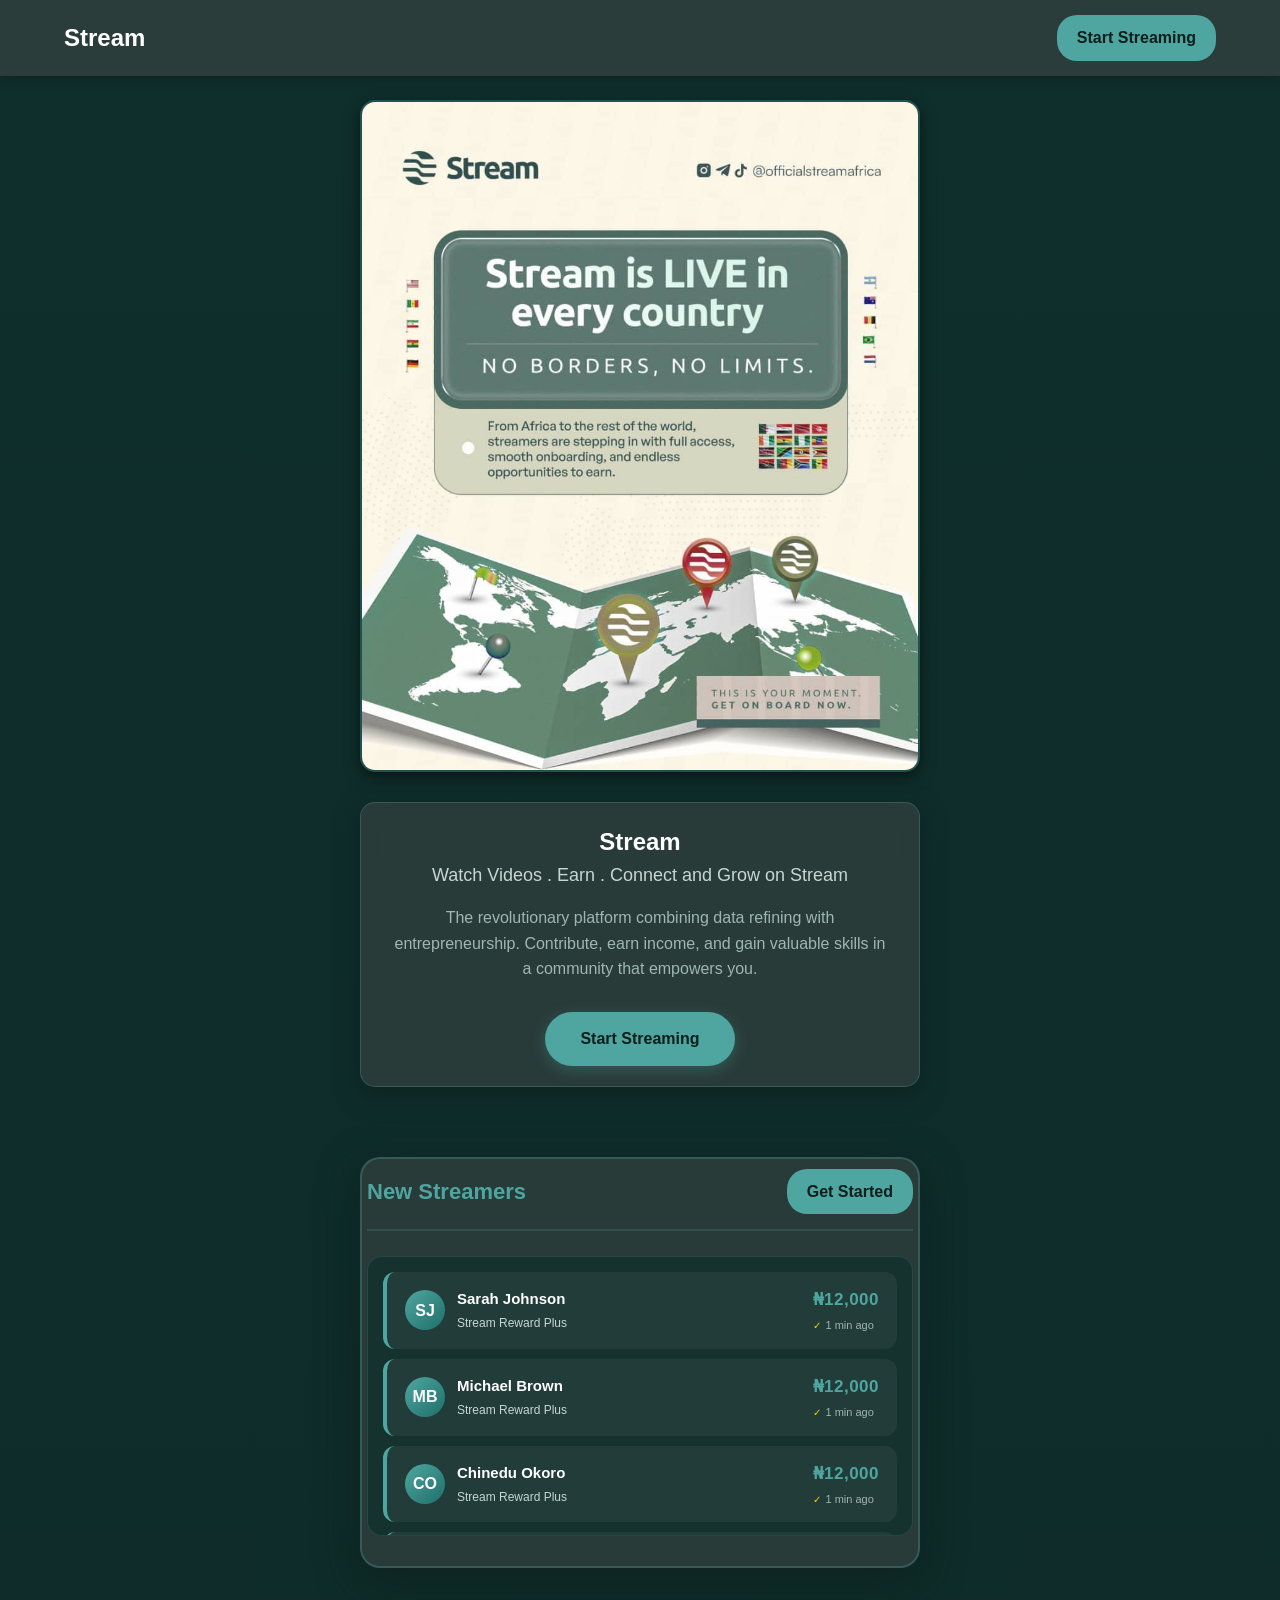
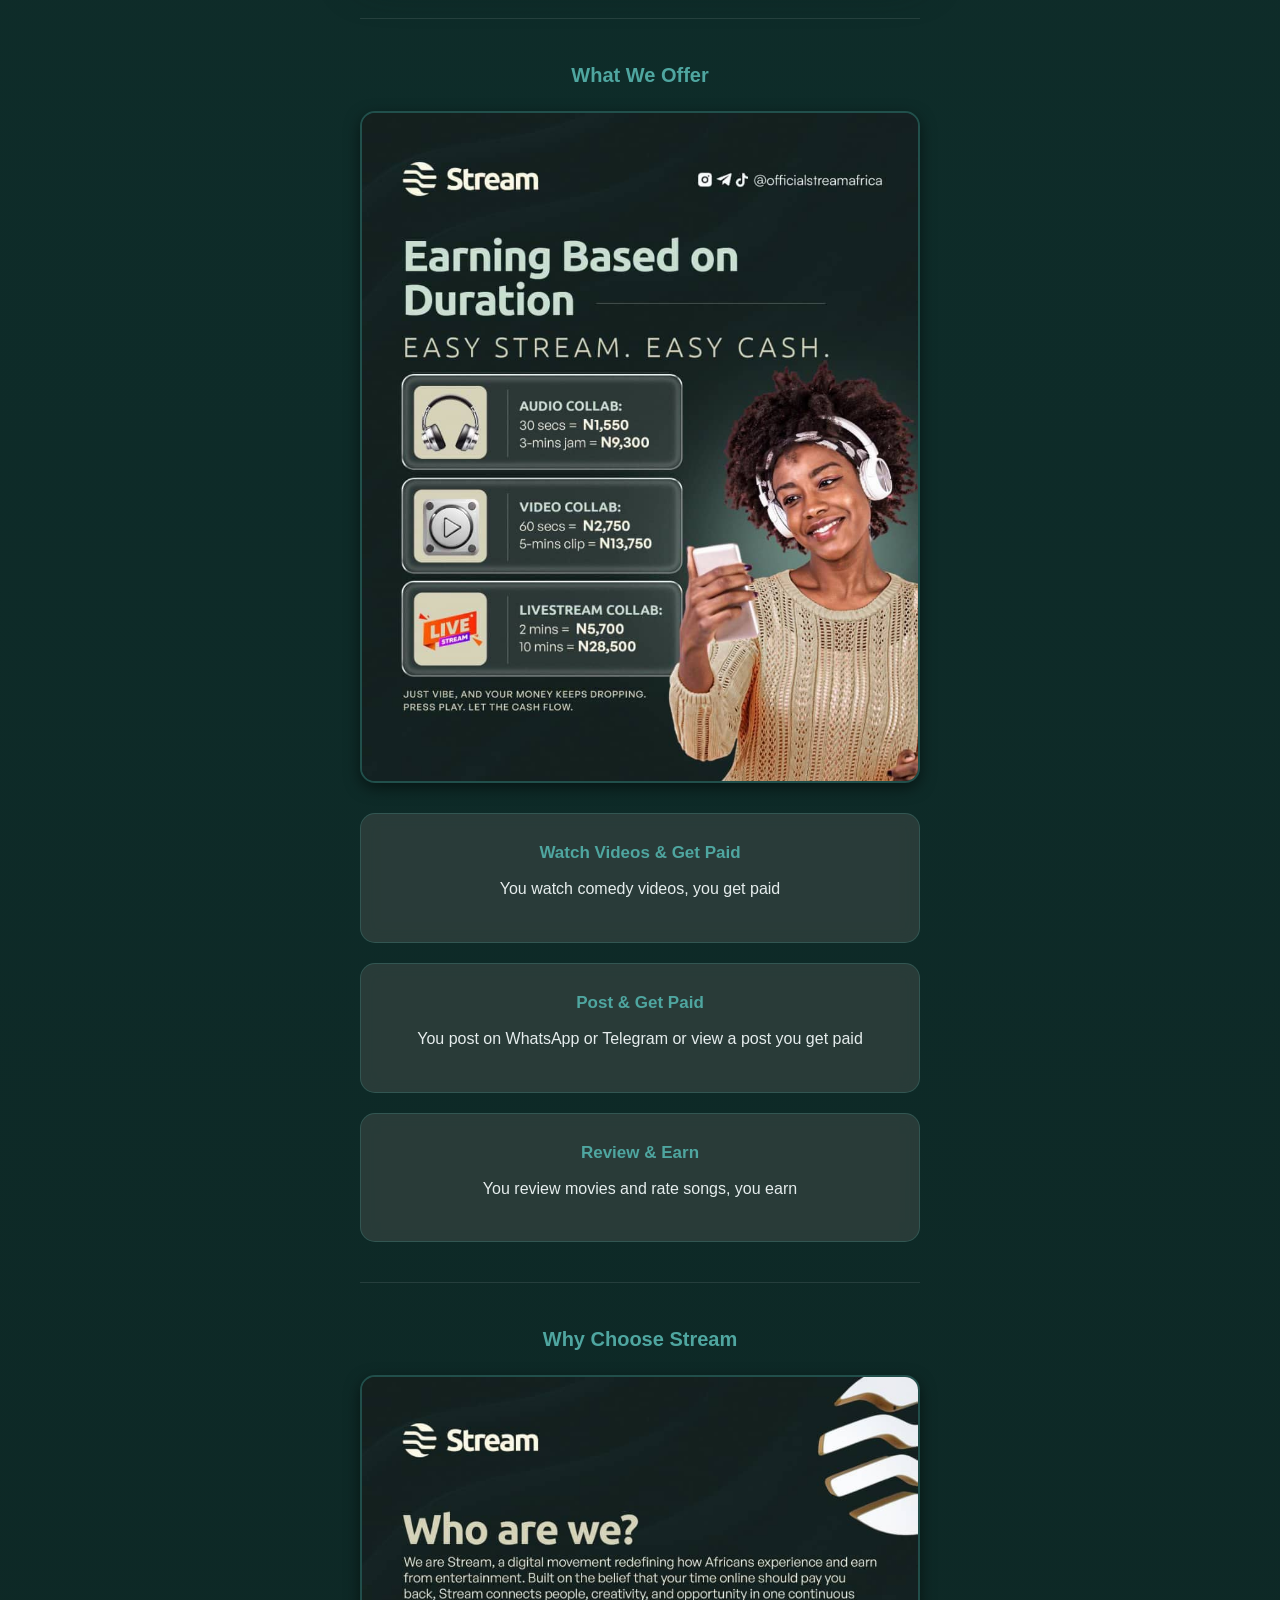
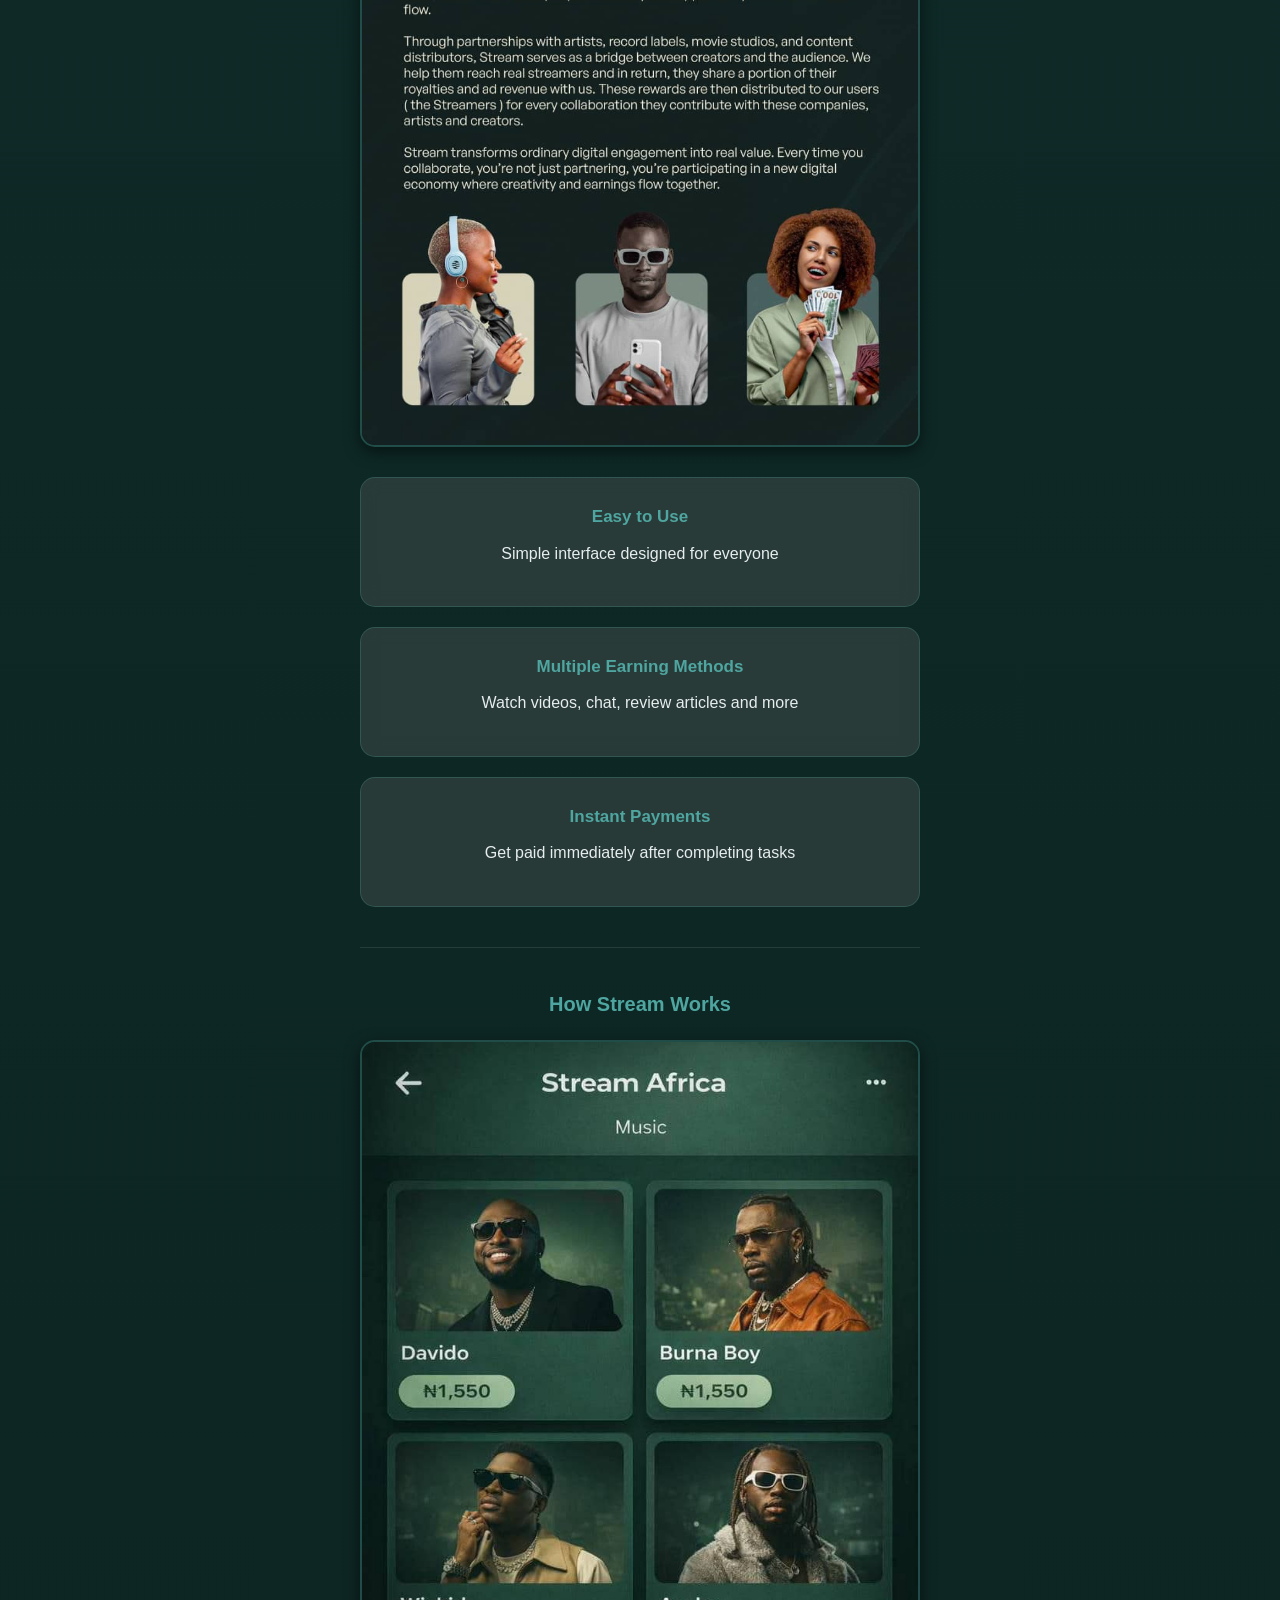
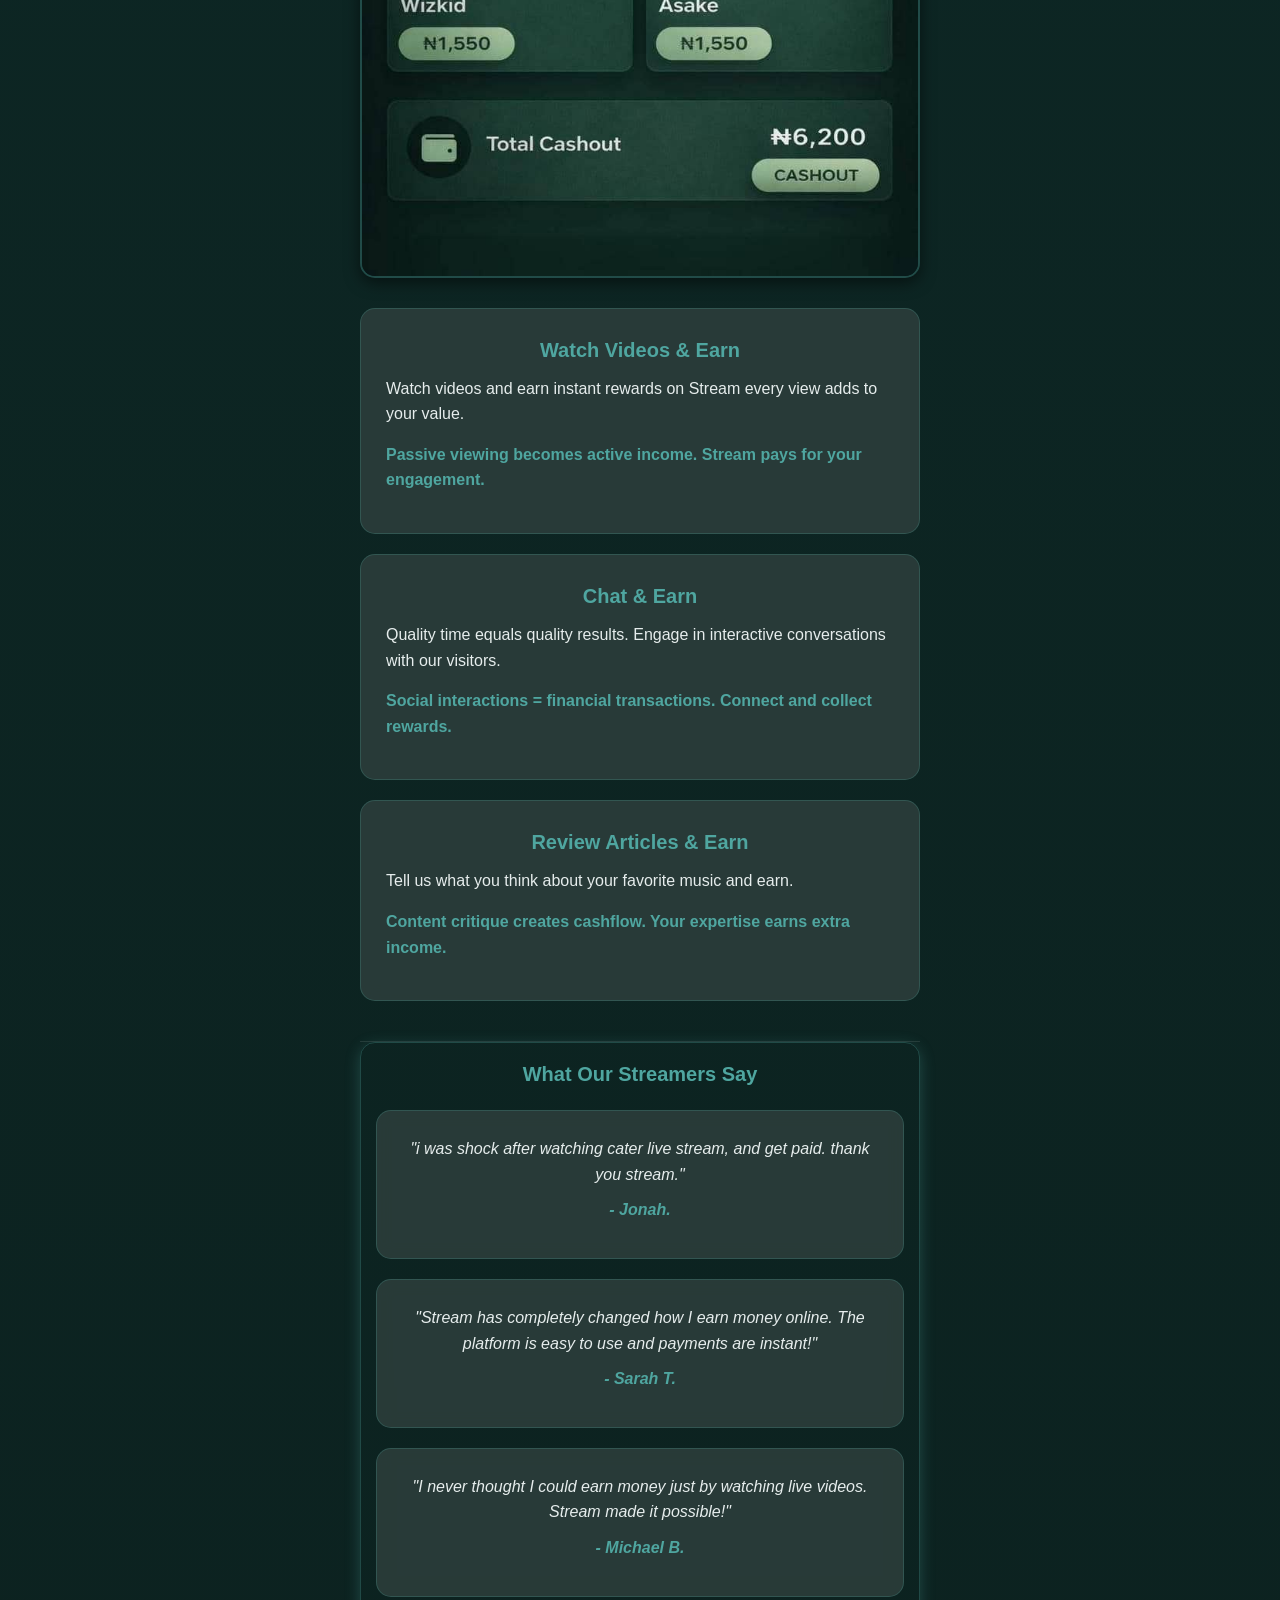
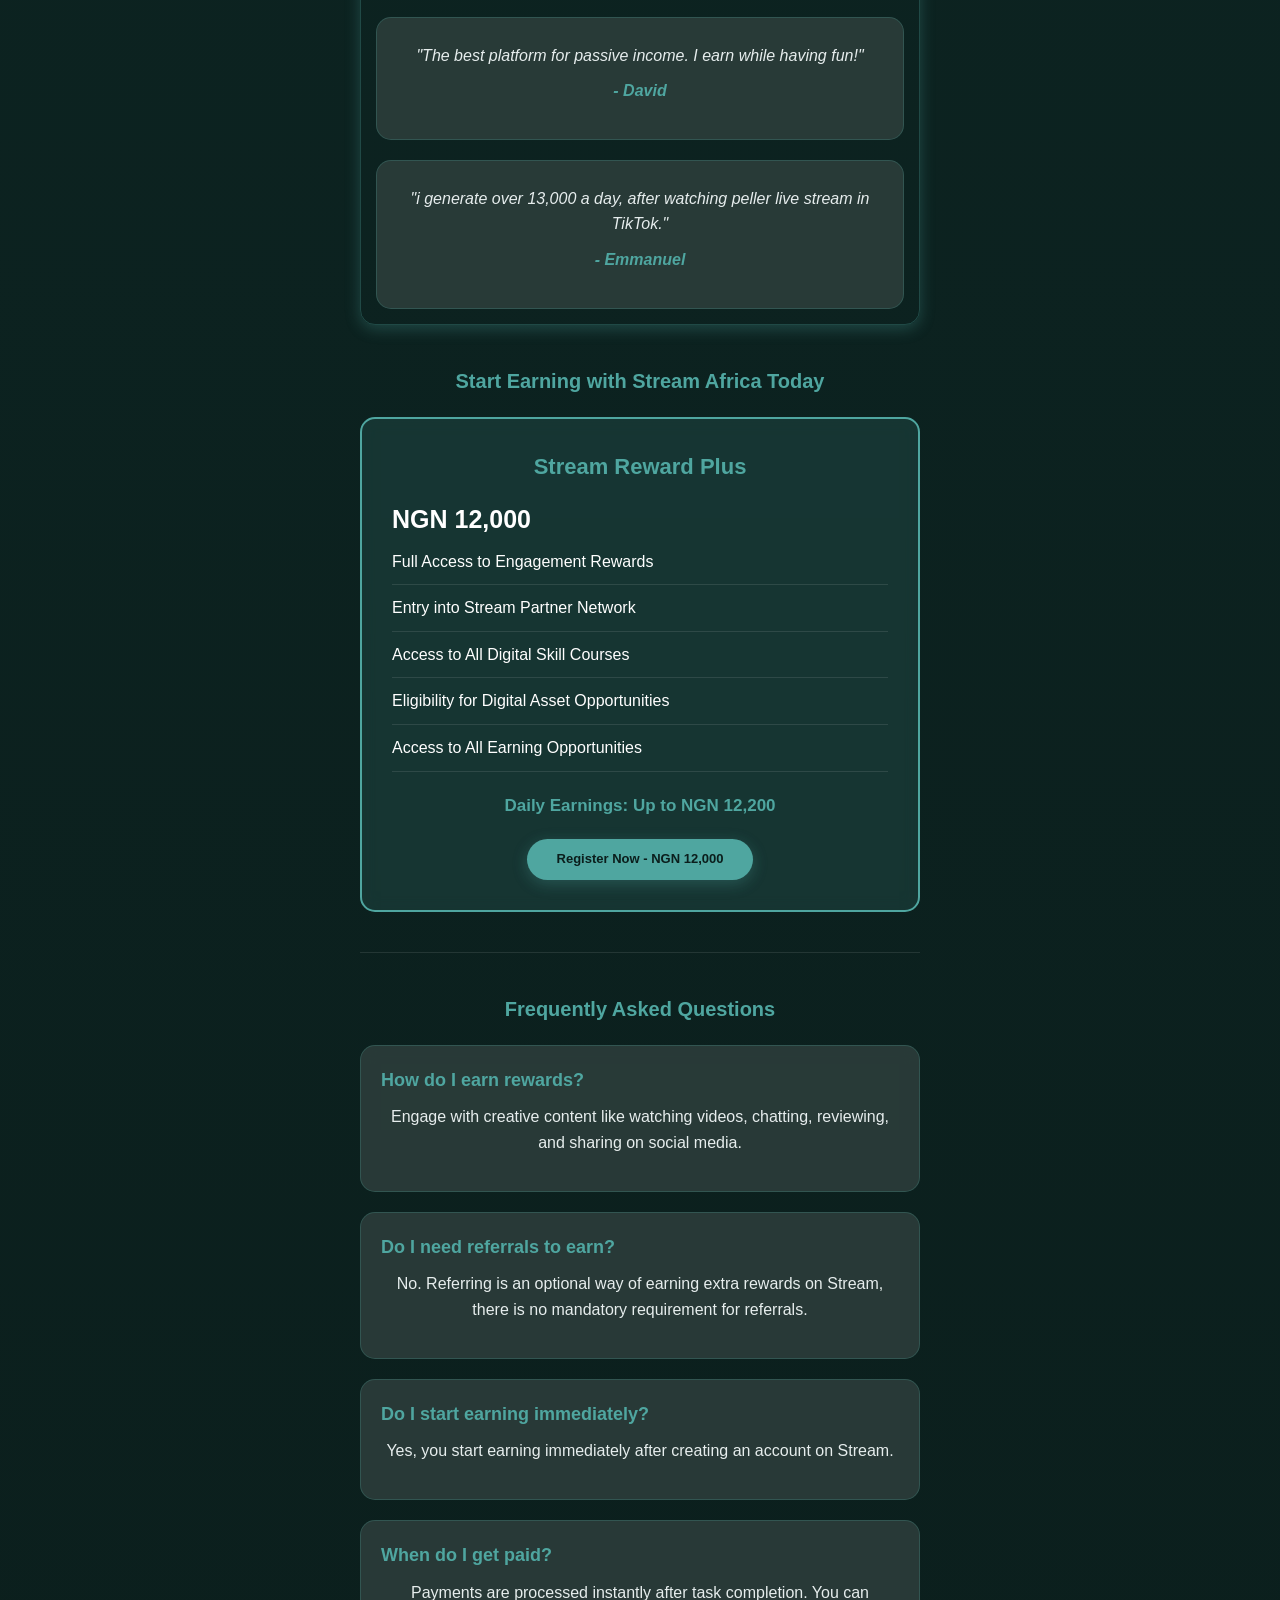
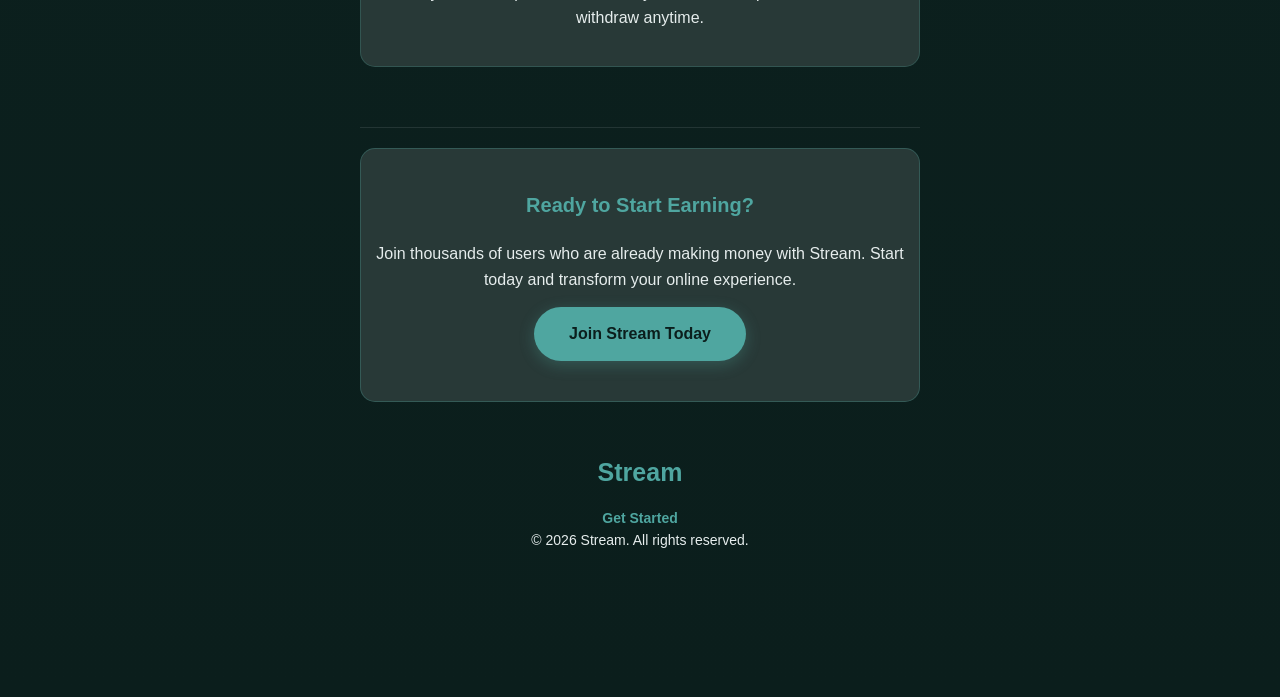
==== index.html @ bdbd80b9 "Initial commit via Netlify" ====
<!DOCTYPE html>
<html lang="en">

<head>
    <meta charset="UTF-8">
    <link rel="shortcut icon" href="logo.jpeg" type="image/x-icon">
    <meta name="viewport" content="width=device-width, initial-scale=1.0">
    <title>Stream - Watch Videos, Earn Money</title>
    <link rel="stylesheet" href="style.css">
</head>

<body>
    <div class="container">
        <!-- navbar -->
        <nav>
            <div class="nav-logo">Stream</div>
            <a href="form.html" class="nav-btn">Start Streaming</a>
        </nav>
        <!-- end of navbar -->

        <!-- Header -->
        <div class="image-container">
            <img src="header.jpeg" alt="Earn Money with Stream">
        </div>
        <header class="fade-in">
            <div class="nav-logo">Stream</div>
            <p class="tagline">Watch Videos . Earn . Connect and Grow on Stream</p>
            <p class="subtitle">The revolutionary platform combining data refining with entrepreneurship. Contribute,
                earn income, and gain valuable skills in a community that empowers you.</p>
            <a href="form.html" class="btn">Start Streaming</a>
        </header>
        <!-- ========== LIVE REGISTRATIONS SECTION ========== -->
        <section class="fade-in">
            <div class="registrations-section">
                <div class="registrations-header">
                    <h2>New Streamers</h2>
                    <a href="form.html" class="nav-btn">Get Started</a>
                </div>
        
                <div class="registrations-container">
                    <div class="registration-notification" id="registrationNotification">
                        <!-- Dynamic registrations will appear here -->
                    </div>
                </div>
            </div>
        </section>
        

        <!-- ========== SIMPLIFIED SECTIONS ========== -->

        <!-- What We Offer -->
        <section class="fade-in">
            <h2>What We Offer</h2>
           

            <div class="image-container">
                <img src="image1 (3).jpeg" alt="Earn Money with Stream">
            </div>

            <div class="features">
                <div class="feature">
                    <h3>Watch Videos & Get Paid</h3>
                    <p>You watch comedy videos, you get paid</p>
                </div>
                <div class="feature">
                    <h3>Post & Get Paid</h3>
                    <p>You post on WhatsApp or Telegram or view a post you get paid</p>
                </div>
                <div class="feature">
                    <h3>Review & Earn</h3>
                    <p>You review movies and rate songs, you earn</p>
                </div>
            </div>
        </section>

        <!-- Why Choose Stream -->
        <section class="fade-in">
            <h2>Why Choose Stream</h2>

            <div class="image-container">
                <img src="image (12).jpeg" alt="Why Choose Stream">
            </div>

            <div class="features">
                <div class="feature">
                    <h3>Easy to Use</h3>
                    <p>Simple interface designed for everyone</p>
                </div>
                <div class="feature">
                    <h3>Multiple Earning Methods</h3>
                    <p>Watch videos, chat, review articles and more</p>
                </div>
                <div class="feature">
                    <h3>Instant Payments</h3>
                    <p>Get paid immediately after completing tasks</p>
                </div>
            </div>
        </section>

        <!-- How It Works -->
        <section class="fade-in">
            <h2>How Stream Works</h2>

            <div class="image-container">
                <img src="how.jpeg" alt="How Stream Works">
            </div>
            <div class="steps">
                <div class="step">
                    <h3>Watch Videos & Earn</h3>
                    <p>Watch videos and earn instant rewards on Stream every view adds to your value.</p>
                    <p class="earnings">Passive viewing becomes active income. Stream pays for your engagement.</p>
                </div>
                <div class="step">
                    <h3>Chat & Earn</h3>
                    <p>Quality time equals quality results. Engage in interactive conversations with our visitors.</p>
                    <p class="earnings">Social interactions = financial transactions. Connect and collect rewards.</p>
                </div>
                <div class="step">
                    <h3>Review Articles & Earn</h3>
                    <p>Tell us what you think about your favorite music and earn.</p>
                    <p class="earnings">Content critique creates cashflow. Your expertise earns extra income.</p>
                </div>      </div>
        </section>

        <!-- Testimonials -->
        <section class="fade-in yesback">
            <h2>What Our Streamers Say</h2>
            

            <div class="testimonials">
                <div class="testimonial">
                    <p>"i was shock after watching cater live stream, and get paid. thank you stream."</p>
                    <p class="author">- Jonah.</p>
                </div>
                <div class="testimonial">
                    <p>"Stream has completely changed how I earn money online. The platform is easy to use and payments
                        are instant!"</p>
                    <p class="author">- Sarah T.</p>
                </div>
                <div class="testimonial">
                    <p>"I never thought I could earn money just by watching live videos. Stream made it possible!"</p>
                    <p class="author">- Michael B.</p>
                </div>
                <div class="testimonial">
                    <p>"The best platform for passive income. I earn while having fun!"</p>
                    <p class="author">- David </p>
                </div>
                <div class="testimonial">
                    <p>"i generate over 13,000 a day, after watching peller live stream in TikTok."</p>
                    <p class="author">- Emmanuel </p>
                </div>
            </div>
        </section>

        <!-- User Entry Mode on Stream -->
        
       <!-- User Entry Mode on Stream -->
<section class="fade-in">
    <h2>Start Earning with Stream Africa Today</h2>
     
    
    <div class="plans">
        <div class="plan popular">
            <div class="plan-name">Stream Reward Plus</div>
            <div class="plan-price">NGN 12,000</div>
            
            <ul class="plan-features">
                <li>Full Access to Engagement Rewards</li>
                <li>Entry into Stream Partner Network</li>
                <li>Access to All Digital Skill Courses</li>
                <li>Eligibility for Digital Asset Opportunities</li>
                <li>Access to All Earning Opportunities</li>
            </ul>
            
            <div class="daily-earnings">
                <strong>Daily Earnings:</strong> Up to NGN 12,200
            </div>
            
            <a href="form.html" class="btn">Register Now - NGN 12,000</a>
        </div>
    </div>
</section>
        
       
        <!-- Withdrawal History - KEEP THIS AS IS -->
        

        <!-- FAQ -->
        <section class="fade-in">
            <h2>Frequently Asked Questions</h2>
            <div class="faq-list">
                <div class="faq-item">
                    <div class="faq-question">How do I earn rewards?</div>
                    <p>Engage with creative content like watching videos, chatting, reviewing, and sharing on social
                        media.</p>
                </div>
                <div class="faq-item">
                    <div class="faq-question">Do I need referrals to earn?</div>
                    <p>No. Referring is an optional way of earning extra rewards on Stream, there is no mandatory
                        requirement for referrals.</p>
                </div>
                <div class="faq-item">
                    <div class="faq-question">Do I start earning immediately?</div>
                    <p>Yes, you start earning immediately after creating an account on Stream.</p>
                </div>
                <div class="faq-item">
                    <div class="faq-question">When do I get paid?</div>
                    <p>Payments are processed instantly after task completion. You can withdraw anytime.</p>
                </div>
            </div>
        </section>

        <!-- Final CTA -->
        <section class="final-cta fade-in">
            <h2>Ready to Start Earning?</h2>
            <p>Join thousands of users who are already making money with Stream. Start today and transform your online
                experience.</p>
            <a href="form.html" class="btn">Join Stream Today</a>
        </section>

        <!-- Footer -->
        <footer class="fade-in">
            <div class="footer-logo">Stream</div>
            <div class="footer-links">
                <a href="form.html">Get Started</a>
            </div>
            <p>&copy; 2026 Stream. All rights reserved.</p>
        </footer>
    </div>

    <script>
    // ========== LIVE REGISTRATIONS DATA ==========
    const registrations = [
            { name: "Sarah Johnson", plan: "Stream Reward Plus", time: "1 min ago" },
            { name: "Michael Brown", plan: "Stream Reward Plus", time: "1 min ago" },
            { name: "Chinedu Okoro", plan: "Stream Reward Plus", time: "1 min ago" },
            { name: "Aisha Mohammed", plan: "Stream Reward Plus", time: "1 min ago" },
            { name: "David Williams", plan: "Stream Reward Plus", time: "1 min ago" },
            { name: "Grace Okafor", plan: "Stream Reward Plus", time: "1 min ago" },
            { name: "Emmanuel Ade", plan: "Stream Reward Plus", time: "1 min ago" },
            { name: "Blessing Chukwu", plan: "Stream Reward Plus", time: "1 min ago" },
            { name: "John Peters", plan: "Stream Reward Plus", time: "1 min ago" },
            { name: "Rita Daniels", plan: "Stream Reward Plus", time: "1 min ago" },

            { name: "Felix Uche", plan: "Stream Reward Plus", time: "1 min ago" },
            { name: "Loveth James", plan: "Stream Reward Plus", time: "1 min ago" },
            { name: "Mariam Yusuf", plan: "Stream Reward Plus", time: "1 min ago" },
            { name: "Tunde Bello", plan: "Stream Reward Plus", time: "1 min ago" },
            { name: "Jessica Smart", plan: "Stream Reward Plus", time: "1 min ago" },
            { name: "Kelvin Paul", plan: "Stream Reward Plus", time: "1 min ago" },
            { name: "Precious Joy", plan: "Stream Reward Plus", time: "1 min ago" },
            { name: "Happiness Udo", plan: "Stream Reward Plus", time: "1 min ago" },
            { name: "Oluwatobi King", plan: "Stream Reward Plus", time: "1 min ago" },
            { name: "Uche Nnamdi", plan: "Stream Reward Plus", time: "1 min ago" },

            { name: "Daniel Smith", plan: "Stream Reward Plus", time: "1 min ago" },
            { name: "Faith Adeyemi", plan: "Stream Reward Plus", time: "1 min ago" },
            { name: "Samuel Collins", plan: "Stream Reward Plus", time: "1 min ago" },
            { name: "Esther Adebayo", plan: "Stream Reward Plus", time: "1 min ago" },
            { name: "Victor Ikenna", plan: "Stream Reward Plus", time: "1 min ago" },
            { name: "Nancy Wilson", plan: "Stream Reward Plus", time: "1 min ago" },
            { name: "Ibrahim Sadiq", plan: "Stream Reward Plus", time: "1 min ago" },
            { name: "Rebecca Stone", plan: "Stream Reward Plus", time: "1 min ago" },
            { name: "Paul Eze", plan: "Stream Reward Plus", time: "1 min ago" },
            { name: "Janet Miller", plan: "Stream Reward Plus", time: "1 min ago" },

            { name: "Andrew Thomas", plan: "Stream Reward Plus", time: "1 min ago" },
            { name: "Zainab Musa", plan: "Stream Reward Plus", time: "1 min ago" },
            { name: "Peter Johnson", plan: "Stream Reward Plus", time: "1 min ago" },
            { name: "Amaka Nwoye", plan: "Stream Reward Plus", time: "1 min ago" },
            { name: "Joseph Allen", plan: "Stream Reward Plus", time: "1 min ago" },
            { name: "Halima Abubakar", plan: "Stream Reward Plus", time: "1 min ago" },
            { name: "Chris Evans", plan: "Stream Reward Plus", time: "1 min ago" },
            { name: "Deborah Kay", plan: "Stream Reward Plus", time: "1 min ago" },
            { name: "Sadiq Lawal", plan: "Stream Reward Plus", time: "1 min ago" },
            { name: "Miracle Sunday", plan: "Stream Reward Plus", time: "1 min ago" },

            { name: "Nathan Brooks", plan: "Stream Reward Plus", time: "1 min ago" },
            { name: "Fatima Sule", plan: "Stream Reward Plus", time: "1 min ago" },
            { name: "Henry Adams", plan: "Stream Reward Plus", time: "1 min ago" },
            { name: "Joyce Matthew", plan: "Stream Reward Plus", time: "1 min ago" },
            { name: "Abdul Kareem", plan: "Stream Reward Plus", time: "1 min ago" },
            { name: "Linda Cooper", plan: "Stream Reward Plus", time: "1 min ago" },
            { name: "Moses Akin", plan: "Stream Reward Plus", time: "1 min ago" },
            { name: "Sophia Reed", plan: "Stream Reward Plus", time: "1 min ago" },
            { name: "Ismail Hassan", plan: "Stream Reward Plus", time: "1 min ago" },
            { name: "Angela White", plan: "Stream Reward Plus", time: "1 min ago" },

            { name: "Patrick Ojo", plan: "Stream Reward Plus", time: "1 min ago" },
            { name: "Naomi Lewis", plan: "Stream Reward Plus", time: "1 min ago" },
            { name: "Usman Abdullahi", plan: "Stream Reward Plus", time: "1 min ago" },
            { name: "Caroline Scott", plan: "Stream Reward Plus", time: "1 min ago" },
            { name: "Yusuf Balogun", plan: "Stream Reward Plus", time: "1 min ago" },
            { name: "Mark Robinson", plan: "Stream Reward Plus", time: "1 min ago" },
            { name: "Olivia Turner", plan: "Stream Reward Plus", time: "1 min ago" },
            { name: "Sola Ajayi", plan: "Stream Reward Plus", time: "1 min ago" },
            { name: "Brian Carter", plan: "Stream Reward Plus", time: "1 min ago" },
            { name: "Rashida Bello", plan: "Stream Reward Plus", time: "1 min ago" }
        ];


        // Function to get initials from name
        function getInitials(name) {
            return name.split(' ').map(word => word[0]).join('').toUpperCase();
        }

        // Function to create registration item
        function createRegistrationItem(registration) {
            const initials = getInitials(registration.name);
            const div = document.createElement('div');
            div.className = 'registration-item';
            div.innerHTML = `
        <div class="registration-user">
            <div class="user-avatar">${initials}</div>
            <div class="user-details">
                <div class="user-name">${registration.name}</div>
                <div class="user-plan">${registration.plan}</div>
            </div>
        </div>
        <div class="registration-amount">
            <div class="amount-text">₦12,000</div>
            <div class="registration-time">
                <span class="time-icon">✓</span> ${registration.time}
            </div>
        </div>
    `;
            return div;
        }

        // Initialize all registrations in a scrolling container
        function initializeScrollingRegistrations() {
            const registrationElement = document.getElementById('registrationNotification');

            // Clear existing content
            registrationElement.innerHTML = '';

            // Create container for scrolling
            const container = document.createElement('div');
            container.className = 'registration-items-container';

            // Add all registration items (duplicate for seamless scrolling)
            registrations.forEach(registration => {
                const item = createRegistrationItem(registration);
                container.appendChild(item);
            });

            // Duplicate the items for seamless scrolling
            registrations.forEach(registration => {
                const item = createRegistrationItem(registration);
                container.appendChild(item);
            });

            registrationElement.appendChild(container);
        }

        // Initialize when page loads
        document.addEventListener('DOMContentLoaded', function () {
            initializeScrollingRegistrations();

            // Fade in animation when scrolling
            const fadeElements = document.querySelectorAll('.fade-in');

            const fadeInOnScroll = function () {
                fadeElements.forEach(element => {
                    const elementTop = element.getBoundingClientRect().top;
                    const elementVisible = 150;

                    if (elementTop < window.innerHeight - elementVisible) {
                        element.classList.add('visible');
                    }
                });
            };

            // Initial check
            fadeInOnScroll();

            // Check on scroll
            window.addEventListener('scroll', fadeInOnScroll);
        });
    </script>
</body>

</html>
---- style.css ----
* {
  margin: 0;
  padding: 0;
  box-sizing: border-box;
  font-family: "Segoe UI", Tahoma, Geneva, Verdana, sans-serif;
}

body {
  background: linear-gradient(180deg, #0f2f2c 0%, #0b1e1c 100%);
  color: #ffffff;
  line-height: 1.6;
  min-height: 100vh;
}

.container {
  width: 100%;
  max-width: 600px;
  margin: 5rem auto;
  padding: 20px;
}

/* Header */
nav {
  position: fixed;
  top: 0;
  left: 0;
  width: 100%;
  background: rgba(46, 63, 60, 0.95); /* glass card color */
  padding: 15px 5%;
  display: flex;
  justify-content: space-between;
  align-items: center;
  z-index: 1000;
  box-shadow: 0 2px 10px rgba(11, 30, 28, 0.6);
  backdrop-filter: blur(10px);
}

.nav-logo {
  font-size: 24px;
  font-weight: 700;
  color: #ffffff;
}

.nav-links li a {
  color: #ffffff;
  text-decoration: none;
  font-weight: 500;
  transition: color 0.3s;
}

.nav-links li a:hover {
  color: #c7d6d3; /* secondary text color */
}

.nav-btn {
  background: #4fa6a0; /* primary accent */
  color: #0b1e1c; /* deep green-black text */
  padding: 10px 20px;
  border-radius: 20px;
  text-decoration: none;
  font-weight: 600;
  transition: all 0.3s;
}

.nav-btn:hover {
  background: #1f6f6a; /* secondary accent for hover */
  transform: translateY(-2px);
}

/* Mobile responsive */
@media (max-width: 768px) {
  nav {
    padding: 12px 5%;
  }

  .nav-logo {
    font-size: 20px;
  }

  .nav-links li a {
    font-size: 14px;
  }

  .nav-btn {
    padding: 8px 16px;
    font-size: 10px;
  }
}

/* Main Header */
header {
  text-align: center;
  padding: 20px 20px;

  /* Glass background - UPDATED */
  background: rgba(46, 63, 60, 0.85);
  backdrop-filter: blur(12px);
  -webkit-backdrop-filter: blur(12px);

  /* Shadows for depth */
  box-shadow: 0 8px 25px rgba(11, 30, 28, 0.6);

  /* Rounded corners */
  border-radius: 15px;

  /* Soft accent border - UPDATED */
  border: 1px solid rgba(79, 166, 160, 0.3);

  /* Spacing */
  margin-bottom: 20px;
}

.logo {
  font-size: 35px;
  font-weight: 800;
  color: #4fa6a0; /* primary accent color */
  margin-bottom: 20px;
  text-shadow: 0 2px 10px rgba(79, 166, 160, 0.3);
}

.tagline {
  font-size: 18px;
  color: #c7d6d3; /* secondary / subtext */
  margin-bottom: 15px;
  font-weight: 500;
}

.subtitle {
  font-size: 16px;
  color: #9fb6b2; /* muted / body text */
  margin-bottom: 30px;
  max-width: 500px;
  margin-left: auto;
  margin-right: auto;
}

.btn {
  display: inline-block;
  background: #4fa6a0; /* primary accent */
  color: #0b1e1c; /* dark text for contrast */
  padding: 14px 35px;
  border-radius: 30px;
  text-decoration: none;
  font-weight: 700;
  font-size: 16px;
  transition: all 0.3s;
  border: none;
  cursor: pointer;
  box-shadow: 0 4px 15px rgba(79, 166, 160, 0.3);
}

.btn:hover {
  transform: translateY(-3px);
  box-shadow: 0 6px 20px rgba(79, 166, 160, 0.4);
  background: #1f6f6a; /* secondary accent */
  color: #ffffff;
}

/* Section Styles */
section {
  padding: 40px 0;
  border-bottom: 1px solid rgba(255, 255, 255, 0.1);
}

h2 {
  font-size: 20px;
  margin-bottom: 20px;
  text-align: center;
  color: #4fa6a0; /* primary accent */
  font-weight: 700;
}

.section-subtitle {
  text-align: left;
  color: #c7d6d3; /* secondary text */
  margin-bottom: 30px;
  font-size: 16px;
}

p {
  margin-bottom: 15px;
  text-align: center;
  color: #e6eded; /* light gray/off-white */
}

/* Image Styling */
.image-container {
  display: flex;
  justify-content: center;
  margin-bottom: 30px;
}

.image-container img {
  max-width: 100%;
  height: auto;
  border-radius: 15px;
  box-shadow: 0 5px 15px rgba(0, 0, 0, 0.5);
  border: 2px solid rgba(79, 166, 160, 0.3);
}

/* What We Offer */
.offer-list {
  text-align: left;
  list-style-type: none;
  margin-top: 20px;
}

.offer-list li {
  padding: 12px 0;
  border-bottom: 1px solid rgba(255, 255, 255, 0.1);
  position: relative;
  padding-left: 20px;
}

.offer-list li:before {
  content: "✓";
  color: #4fa6a0; /* primary accent */
  position: absolute;
  left: 0;
  font-weight: bold;
}

/* Why Choose FortuneX */
.features {
  display: flex;
  flex-direction: column;
  gap: 20px;
  margin-top: 20px;
}

.feature {
  /* Glass background - UPDATED */
  background: rgba(46, 63, 60, 0.85);
  backdrop-filter: blur(8px);
  -webkit-backdrop-filter: blur(8px);
  padding: 25px;
  border: 1px solid rgba(79, 166, 160, 0.25);
  text-align: center;
  transition: transform 0.3s;
  border-radius: 15px;
}

.feature:hover {
  transform: translateY(-5px);
  box-shadow: 0 15px 35px rgba(11, 30, 28, 0.7);
  border-color: rgba(79, 166, 160, 0.5);
}

.feature h3 {
  color: #4fa6a0; /* primary accent */
  margin-bottom: 10px;
  font-size: 17px;
}

/* How It Works */
.steps {
  display: flex;
  flex-direction: column;
  gap: 20px;
  margin-top: 20px;
}

.step {
  /* Glass background - UPDATED */
  background: rgba(46, 63, 60, 0.85);
  backdrop-filter: blur(8px);
  -webkit-backdrop-filter: blur(8px);
  padding: 25px;
  border-radius: 15px;
  text-align: center;
  border: 1px solid rgba(79, 166, 160, 0.25);
  transition: transform 0.3s;
}

.step:hover {
  transform: translateY(-5px);
  border-color: rgba(79, 166, 160, 0.5);
}
.step p {
  font-size: 16px;
  text-align: left;
}

.step h3 {
  color: #4fa6a0; /* primary accent */
  text-align: center;
  margin-bottom: 10px;
  font-size: 20px;
}

.earnings {
  font-weight: 700;
  color: #4fa6a0; /* primary accent */
  margin-top: 10px;
  font-size: 18px;
}

/* Testimonials */
.testimonials {
  display: flex;
  flex-direction: column;
  gap: 20px;
  margin-top: 20px;
}

.testimonial {
  /* Glass background - UPDATED */
  background: rgba(46, 63, 60, 0.85);
  backdrop-filter: blur(8px);
  -webkit-backdrop-filter: blur(8px);
  padding: 25px;
  border-radius: 15px;
  text-align: center;
  border: 1px solid rgba(79, 166, 160, 0.25);
  transition: transform 0.3s;
}

.testimonial:hover {
  transform: translateY(-5px);
  border-color: rgba(79, 166, 160, 0.5);
}

.testimonial p {
  font-style: italic;
  margin-bottom: 10px;
  font-size: 16px;
}

.testimonial .author {
  font-weight: 600;
  color: #4fa6a0; /* primary accent */
}

/* Plans */
.plans {
  display: flex;
  flex-direction: column;
  gap: 20px;
  margin-top: 20px;
}

.plan {
  /* Glass background - UPDATED */
  background: rgba(46, 63, 60, 0.85);
  backdrop-filter: blur(8px);
  -webkit-backdrop-filter: blur(8px);
  padding: 30px;
  border-radius: 15px;
  text-align: center;
  position: relative;
  border: 1px solid rgba(79, 166, 160, 0.25);
  transition: transform 0.3s;
}

.plan:hover {
  transform: translateY(-5px);
  border-color: rgba(79, 166, 160, 0.5);
}

.plan.popular {
  border: 2px solid #4fa6a0; /* primary accent */
  background: rgba(79, 166, 160, 0.15); /* accent with transparency */
}

.plan-name {
  font-size: 22px;
  font-weight: 700;
  margin-bottom: 15px;
  color: #4fa6a0; /* primary accent */
}

.plan-price {
  font-size: 25px;
  font-weight: 800;
  text-align: left;
  color: #ffffff;
}

.plan-features {
  list-style-type: none;
  margin-bottom: 20px;
}

.plan-features li {
  padding: 10px 0;
  text-align: left;
  border-bottom: 1px solid rgba(255, 255, 255, 0.1);
}

.daily-earnings {
  font-weight: 700;
  color: #4fa6a0; /* primary accent */
  margin-bottom: 20px;
  font-size: 17px;
}
.plan .btn {
  padding: 10px 30px;
  font-size: 13px;
}

/* FAQ */
.faq-list {
  margin-top: 20px;
}

.faq-item {
  margin-bottom: 20px;
  /* Glass background - UPDATED */
  background: rgba(46, 63, 60, 0.85);
  backdrop-filter: blur(8px);
  -webkit-backdrop-filter: blur(8px);
  padding: 20px;
  border-radius: 15px;
  border: 1px solid rgba(79, 166, 160, 0.25);
  transition: transform 0.3s;
}

.faq-item:hover {
  transform: translateY(-3px);
  border-color: rgba(79, 166, 160, 0.5);
}

.faq-question {
  font-weight: 600;
  margin-bottom: 10px;
  color: #4fa6a0; /* primary accent */
  font-size: 18px;
}

/* Final CTA */
.final-cta {
  text-align: center;
  padding: 40px 0;
  /* Glass background - UPDATED */
  background: rgba(46, 63, 60, 0.85);
  backdrop-filter: blur(8px);
  -webkit-backdrop-filter: blur(8px);
  border-radius: 15px;
  margin-top: 20px;
  border: 1px solid rgba(79, 166, 160, 0.3);
}

.final-cta h2 {
  margin-bottom: 20px;
}

/* Footer */
footer {
  text-align: center;
  padding: 30px 0;
  color: #c7d6d3; /* secondary text */
  font-size: 14px;
  margin-top: 20px;
}

.footer-logo {
  font-size: 25px;
  font-weight: 800;
  color: #4fa6a0; /* primary accent */
  margin-bottom: 10px;
}

.footer-links {
  margin-top: 15px;
}

.footer-links a {
  color: #4fa6a0; /* primary accent */
  text-decoration: none;
  margin: 0 10px;
  font-weight: 600;
}

/* Animation for elements when they come into view */
.yesback {
  padding: 15px;
  border-radius: 15px;
  border: 1px solid rgba(79, 166, 160, 0.3);
  box-shadow: 0 4px 15px rgba(79, 166, 160, 0.3);
}
.fade-in {
  opacity: 0;
  transform: translateY(20px);
  transition: opacity 0.6s, transform 0.6s;
}

.fade-in.visible {
  opacity: 1;
  transform: translateY(0);
}
/* Withdrawal History Section - SportyBet Style */
.withdrawal-history {
  padding: 25px;
  margin-top: 80px;

  /* Glass background */
  background: rgba(46, 63, 60, 0.95);
  backdrop-filter: blur(15px);
  -webkit-backdrop-filter: blur(15px);

  /* Rounded corners */
  border-radius: 20px;

  /* Border */
  border: 2px solid rgba(79, 166, 160, 0.3);

  /* Shadow */
  box-shadow: 0 12px 40px rgba(11, 30, 28, 0.8);

  /* Optional smooth transition */
  transition: all 0.3s ease-in-out;
}

.withdrawal-header {
  display: flex;
  justify-content: space-between;
  align-items: center;
  margin-bottom: 25px;
  padding-bottom: 15px;
  border-bottom: 2px solid rgba(79, 166, 160, 0.2);
}

.withdrawal-header h2 {
  color: #4fa6a0;
  font-size: 22px;
  font-weight: 700;
  margin: 0;
}

.withdrawal-container {
  height: 200px; /* Increased height for multiple notifications */
  position: relative;
  overflow: hidden;
  background: rgba(15, 47, 44, 0.7);
  border-radius: 15px;
  border: 1px solid rgba(79, 166, 160, 0.2);
  padding: 15px;
}

.withdrawal-notification {
  width: 100%;
  height: 100%;
  position: relative;
}

.withdrawal-item {
  display: flex;
  justify-content: space-between;
  align-items: center;
  padding: 12px 15px;
  margin-bottom: 10px;
  background: rgba(255, 255, 255, 0.05);
  border-radius: 10px;
  border-left: 4px solid #4fa6a0;
  transition: all 0.3s ease;
  animation: fadeIn 0.5s ease-out;
}

.withdrawal-item:hover {
  background: rgba(79, 166, 160, 0.15);
  transform: translateX(5px);
}

.withdrawal-details {
  flex: 1;
}

.withdrawal-amount {
  font-size: 18px;
  font-weight: 800;
  color: #4fa6a0;
  margin-bottom: 4px;
  letter-spacing: 0.5px;
}

.withdrawal-time {
  font-size: 11px;
  color: #9fb6b2;
  font-weight: 500;
  display: flex;
  align-items: center;
  gap: 5px;
}

.time-icon {
  font-size: 10px;
  color: #ffcc00;
}

.withdrawal-info {
  text-align: right;
}

.withdrawal-type {
  font-size: 12px;
  color: #c7d6d3;
  font-weight: 600;
  margin-bottom: 4px;
  text-transform: uppercase;
  letter-spacing: 0.5px;
}

.withdrawal-user {
  font-size: 13px;
  color: #ffffff;
  font-family: "Courier New", monospace;
  font-weight: 600;
  background: rgba(0, 0, 0, 0.2);
  padding: 3px 8px;
  border-radius: 4px;
  letter-spacing: 1px;
}

.withdrawal-stats {
  display: flex;
  justify-content: space-between;
  margin-top: 20px;
  padding-top: 15px;
  border-top: 1px solid rgba(79, 166, 160, 0.2);
}

.stat-item {
  text-align: center;
  flex: 1;
  padding: 10px;
}

.stat-label {
  display: block;
  font-size: 12px;
  color: #9fb6b2;
  margin-bottom: 5px;
  font-weight: 500;
}

.stat-value {
  display: block;
  font-size: 16px;
  color: #4fa6a0;
  font-weight: 700;
}

/* Animations */
@keyframes pulse {
  0% {
    box-shadow: 0 0 10px rgba(255, 51, 51, 0.5);
  }
  50% {
    box-shadow: 0 0 20px rgba(255, 51, 51, 0.8);
  }
  100% {
    box-shadow: 0 0 10px rgba(255, 51, 51, 0.5);
  }
}

@keyframes fadeIn {
  from {
    opacity: 0;
    transform: translateY(10px);
  }
  to {
    opacity: 1;
    transform: translateY(0);
  }
}

@keyframes slideUp {
  0% {
    opacity: 0;
    transform: translateY(30px);
  }
  5% {
    opacity: 1;
    transform: translateY(0);
  }
  95% {
    opacity: 1;
    transform: translateY(0);
  }
  100% {
    opacity: 0;
    transform: translateY(-30px);
  }
}

/* For mobile responsiveness */
@media (max-width: 768px) {
  .withdrawal-history {
    padding: 20px 15px;
    margin-top: 70px;
  }

  .withdrawal-header h2 {
    font-size: 18px;
  }

  .withdrawal-container {
    height: 180px;
  }

  .withdrawal-item {
    padding: 10px 12px;
  }

  .withdrawal-amount {
    font-size: 16px;
  }

  .withdrawal-stats {
    flex-direction: column;
    gap: 10px;
  }
}
/* Video Plan Styling */
.plan.video-plan {
  padding: 0;
  overflow: hidden;
  display: flex;
  align-items: center;
  justify-content: center;
  background: transparent;
}

.plan.video-plan video {
  width: 100%;
  height: auto;
  max-height: 350px;
  border-radius: 15px;
  object-fit: cover;
  box-shadow: 0 5px 15px rgba(11, 30, 28, 0.8);
  border: 2px solid rgba(79, 166, 160, 0.3);
}

/* Make sure video plays properly */
video {
  display: block;
  background: #000;
}

/* For mobile responsiveness */
@media (max-width: 768px) {
  .plan.video-plan video {
    max-height: 250px;
  }

  .plans {
    gap: 15px;
  }
}
/* Slide up and fade out */
@keyframes slideUpOut {
  0% {
    opacity: 1;
    transform: translateY(0);
  }
  100% {
    opacity: 0;
    transform: translateY(-30px);
  }
}

/* Slide up from bottom and fade in */
@keyframes slideUpIn {
  0% {
    opacity: 0;
    transform: translateY(30px);
  }
  100% {
    opacity: 1;
    transform: translateY(0);
  }
}

/* Additional glass backgrounds for versatility */
.glass-dark {
  background: rgba(46, 63, 60, 0.85);
  backdrop-filter: blur(12px);
  -webkit-backdrop-filter: blur(12px);
  border: 1px solid rgba(79, 166, 160, 0.25);
  border-radius: 15px;
}

.glass-light {
  background: rgba(
    246,
    241,
    232,
    0.85
  ); /* Snap Collab cream with transparency */
  backdrop-filter: blur(12px);
  -webkit-backdrop-filter: blur(12px);
  border: 1px solid rgba(111, 143, 134, 0.25); /* Snap Collab sage green */
  border-radius: 15px;
  color: #1f2e2b; /* Snap Collab dark text */
}

/* Light section style (Snap Collab palette) */
.light-section {
  background: #f6f1e8; /* Snap Collab cream background */
  color: #1f2e2b; /* Snap Collab dark text */
}

.light-section h2,
.light-section .logo,
.light-section .plan-name,
.light-section .feature h3,
.light-section .faq-question,
.light-section .author {
  color: #6f8f86; /* Snap Collab sage green */
}

.light-section .btn {
  background: #6f8f86; /* Snap Collab sage green */
  color: #ffffff;
  box-shadow: 0 4px 15px rgba(111, 143, 134, 0.3);
}

.light-section .btn:hover {
  background: #5fa8a0; /* Snap Collab teal */
  box-shadow: 0 6px 20px rgba(95, 168, 160, 0.4);
}

.light-section .glass-light {
  background: rgba(246, 241, 232, 0.9);
  border: 1px solid rgba(111, 143, 134, 0.3);
}

.light-section .offer-list li:before {
  color: #6f8f86; /* Snap Collab sage green */
}

.light-section .withdrawal-history {
  background: rgba(246, 241, 232, 0.85);
  border: 1px solid rgba(111, 143, 134, 0.3);
}

.light-section .withdrawal-container {
  background: #ffffff;
  border: 1px solid rgba(111, 143, 134, 0.3);
}

.light-section .withdrawal-notification {
  background: rgba(111, 143, 134, 0.15);
  border-left: 3px solid #6f8f86;
}

.light-section .withdrawal-text {
  color: #1f2e2b;
}

.light-section .withdrawal-amount {
  color: #6f8f86;
}

/* Transparent glass backgrounds */
.transparent-glass-dark {
  background: rgba(15, 47, 44, 0.7); /* Main background with transparency */
  backdrop-filter: blur(15px);
  -webkit-backdrop-filter: blur(15px);
  border: 1px solid rgba(79, 166, 160, 0.2);
}

.transparent-glass-light {
  background: rgba(246, 241, 232, 0.7); /* Light background with transparency */
  backdrop-filter: blur(15px);
  -webkit-backdrop-filter: blur(15px);
  border: 1px solid rgba(111, 143, 134, 0.2);
}

/* ========== LIVE REGISTRATIONS SECTION ========== */
.registrations-section {
  padding: 10px 5px;
  margin: 10px 0;
  height: auto;

  /* Glass background */
  background: rgba(46, 63, 60, 0.85);
  backdrop-filter: blur(15px);
  -webkit-backdrop-filter: blur(15px);

  /* Rounded corners */
  border-radius: 20px;

  /* Border */
  border: 2px solid rgba(79, 166, 160, 0.3);

  /* Shadow */
  box-shadow: 0 12px 40px rgba(11, 30, 28, 0.6);
}

.registrations-header {
  display: flex;
  justify-content: space-between;
  align-items: center;
  margin-bottom: 25px;
  padding-bottom: 15px;
  border-bottom: 2px solid rgba(79, 166, 160, 0.2);
}

.registrations-header h2 {
  color: #4fa6a0;
  font-size: 22px;
  font-weight: 700;
  margin: 0;
}

.live-badge {
  background: linear-gradient(90deg, #4fa6a0, #1f6f6a);
  color: white;
  padding: 8px 20px;
  border-radius: 20px;
  font-size: 13px;
  font-weight: 700;
  text-transform: uppercase;
  letter-spacing: 1px;
  box-shadow: 0 0 15px rgba(79, 166, 160, 0.4);
}

.registrations-container {
  height: 280px;
  position: relative;
  overflow: hidden;
  background: rgba(15, 47, 44, 0.7);
  border-radius: 15px;
  border: 1px solid rgba(79, 166, 160, 0.2);
  padding: 15px;
  margin-bottom: 20px;
}

.registration-notification {
  width: 100%;
  height: 100%;
  position: relative;
}

.registration-item {
  display: flex;
  justify-content: space-between;
  align-items: center;
  padding: 14px 18px;
  margin-bottom: 10px;
  background: rgba(255, 255, 255, 0.05);
  border-radius: 12px;
  border-left: 4px solid #4fa6a0;
  animation: slideInRight 0.5s ease-out;
  transition: all 0.3s ease;
}

.registration-item:hover {
  background: rgba(79, 166, 160, 0.15);
  transform: translateX(5px);
  box-shadow: 0 5px 15px rgba(11, 30, 28, 0.3);
}

.registration-user {
  display: flex;
  align-items: center;
  gap: 12px;
  flex: 1;
}

.user-avatar {
  width: 40px;
  height: 40px;
  background: linear-gradient(135deg, #4fa6a0, #1f6f6a);
  border-radius: 50%;
  display: flex;
  align-items: center;
  justify-content: center;
  font-weight: 700;
  color: white;
  font-size: 16px;
}

.user-details {
  flex: 1;
}

.user-name {
  font-size: 15px;
  font-weight: 600;
  color: #ffffff;
  margin-bottom: 3px;
}

.user-plan {
  font-size: 12px;
  color: #c7d6d3;
  font-weight: 500;
}

.registration-amount {
  text-align: right;
}

.amount-text {
  font-size: 17px;
  font-weight: 800;
  color: #4fa6a0;
  margin-bottom: 4px;
  letter-spacing: 0.5px;
}

.registration-time {
  font-size: 11px;
  color: #9fb6b2;
  font-weight: 500;
  display: flex;
  align-items: center;
  gap: 5px;
}

.time-icon {
  font-size: 10px;
}

.today-stats {
  display: grid;
  grid-template-columns: repeat(3, 1fr);
  gap: 15px;
  margin-top: 20px;
  padding-top: 20px;
  border-top: 1px solid rgba(79, 166, 160, 0.2);
}

.stat {
  text-align: center;
  padding: 15px;
  background: rgba(15, 47, 44, 0.5);
  border-radius: 12px;
  transition: all 0.3s ease;
}

.stat:hover {
  background: rgba(79, 166, 160, 0.1);
  transform: translateY(-2px);
}

.stat-number {
  display: block;
  font-size: 28px;
  font-weight: 800;
  color: #4fa6a0;
  margin-bottom: 5px;
  font-family: "Courier New", monospace;
}

.stat-label {
  display: block;
  font-size: 12px;
  color: #c7d6d3;
  font-weight: 500;
  text-transform: uppercase;
  letter-spacing: 0.5px;
}
/* Add this to your existing CSS */
.registration-items-container {
  position: absolute;
  width: 100%;
  animation: scrollUp 500s linear infinite;
}

@keyframes scrollUp {
  0% {
    transform: translateY(0);
  }
  100% {
    transform: translateY(-100%);
  }
}

/* For continuous seamless scrolling, we'll duplicate content */
.registration-notification {
  position: relative;
  height: 200%;
}
/* Animations */
@keyframes slideInRight {
  from {
    opacity: 0;
    transform: translateX(350px);
  }
  to {
    opacity: 1;
    transform: translateX(0);
  }
}

@keyframes countUp {
  0% {
    opacity: 0;
    transform: translateY(10px);
  }
  100% {
    opacity: 1;
    transform: translateY(350px);
  }
}
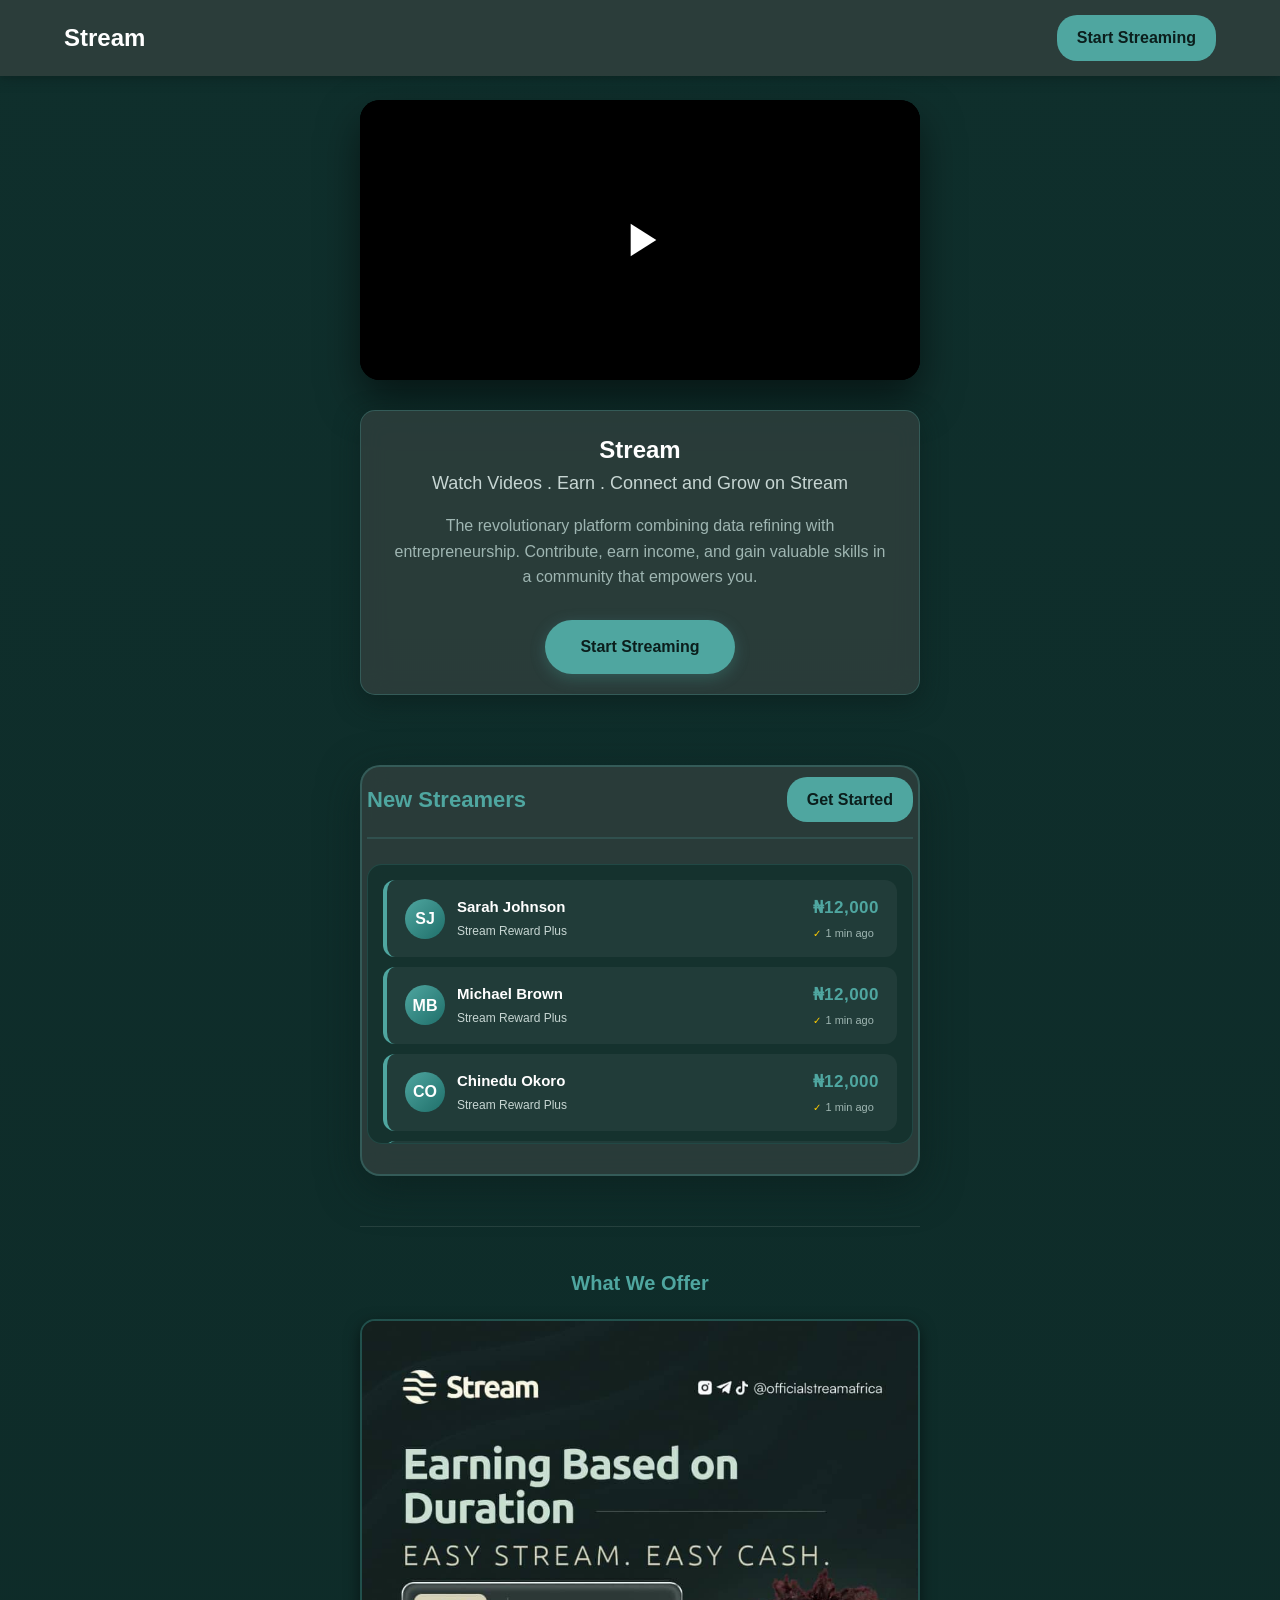
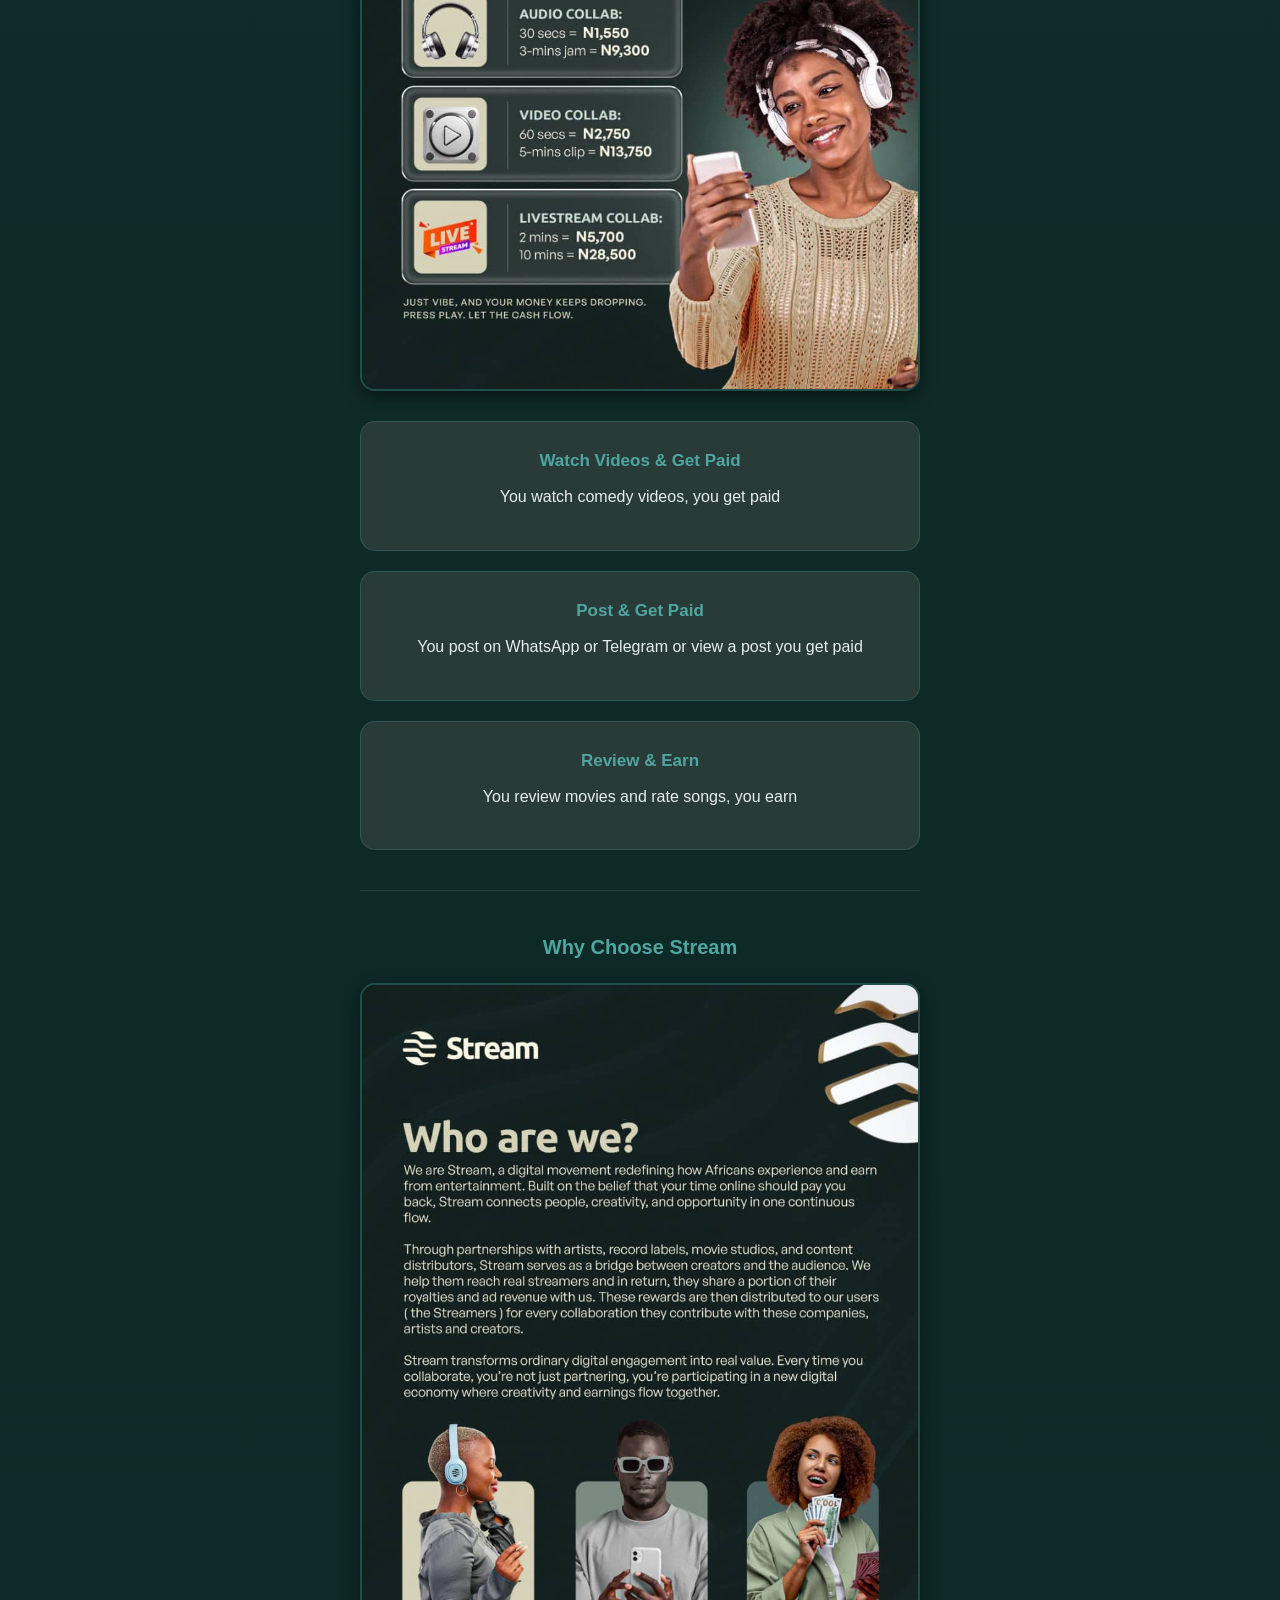
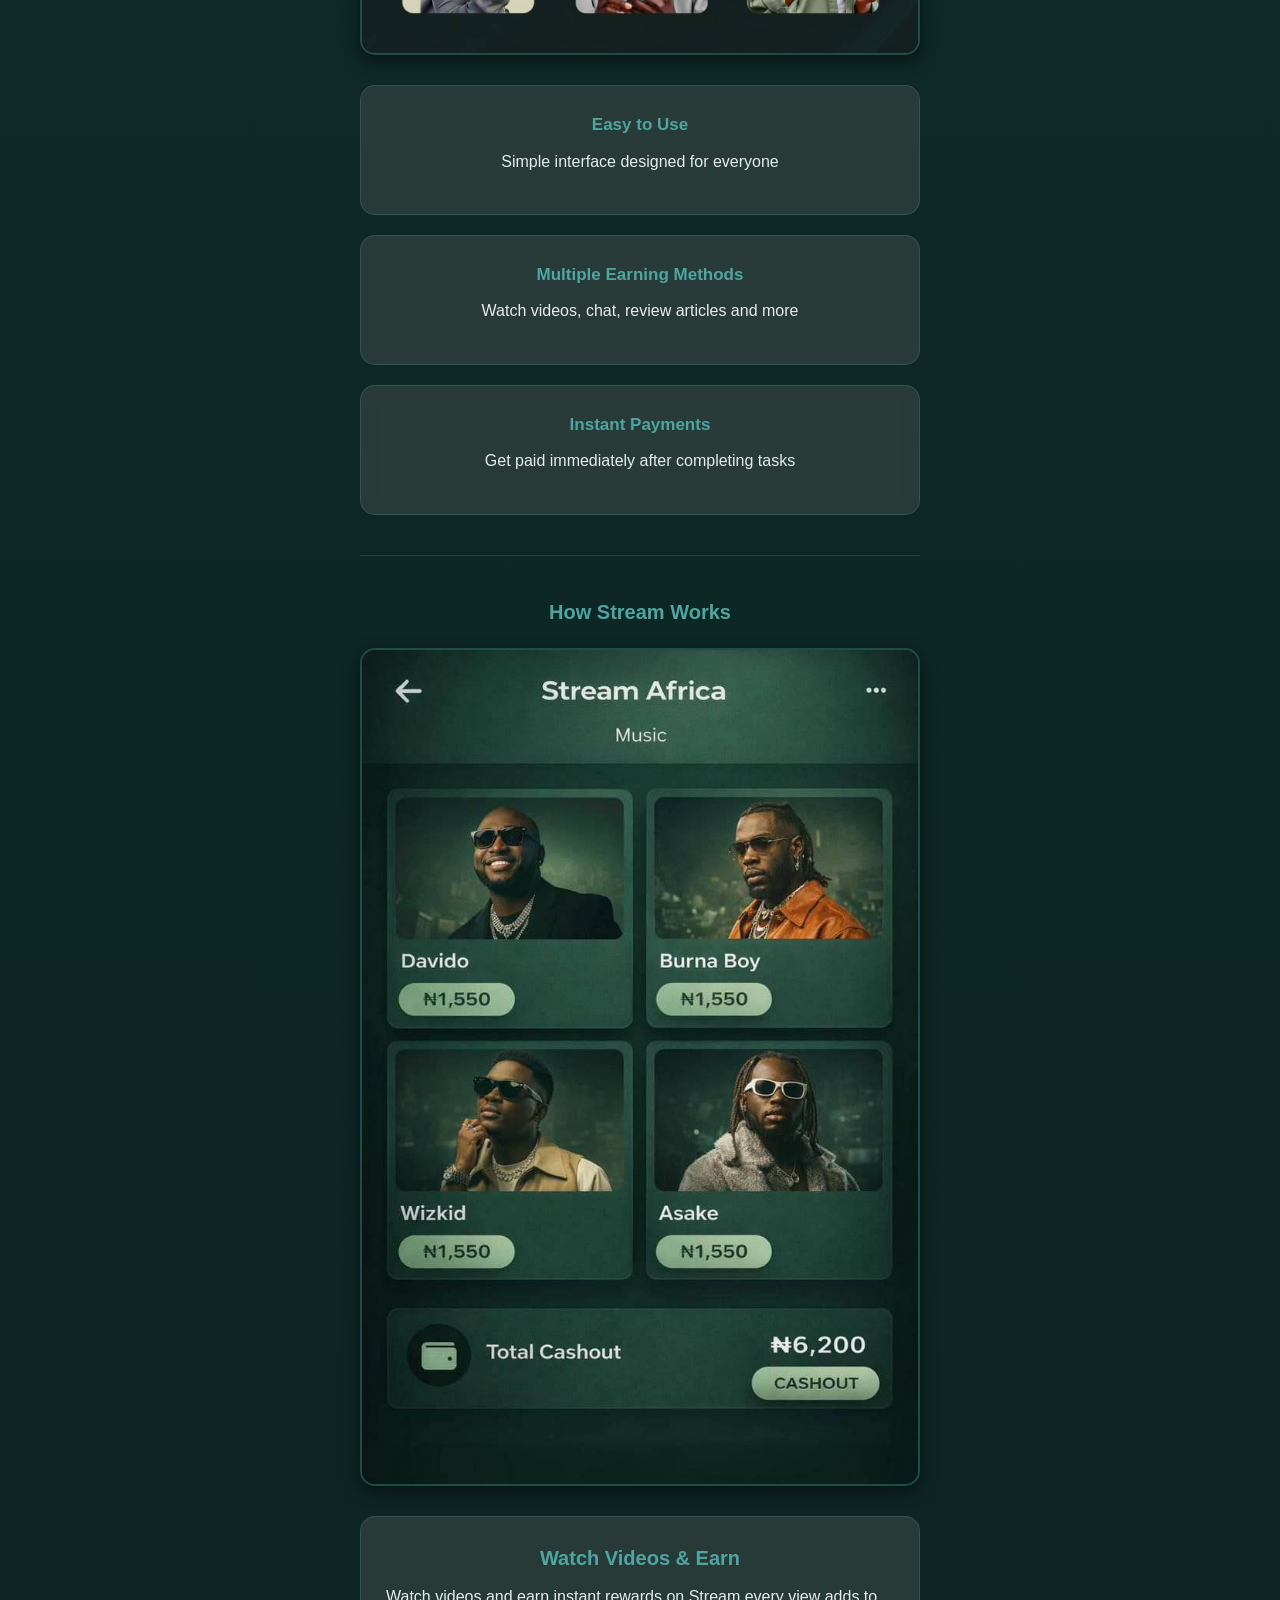
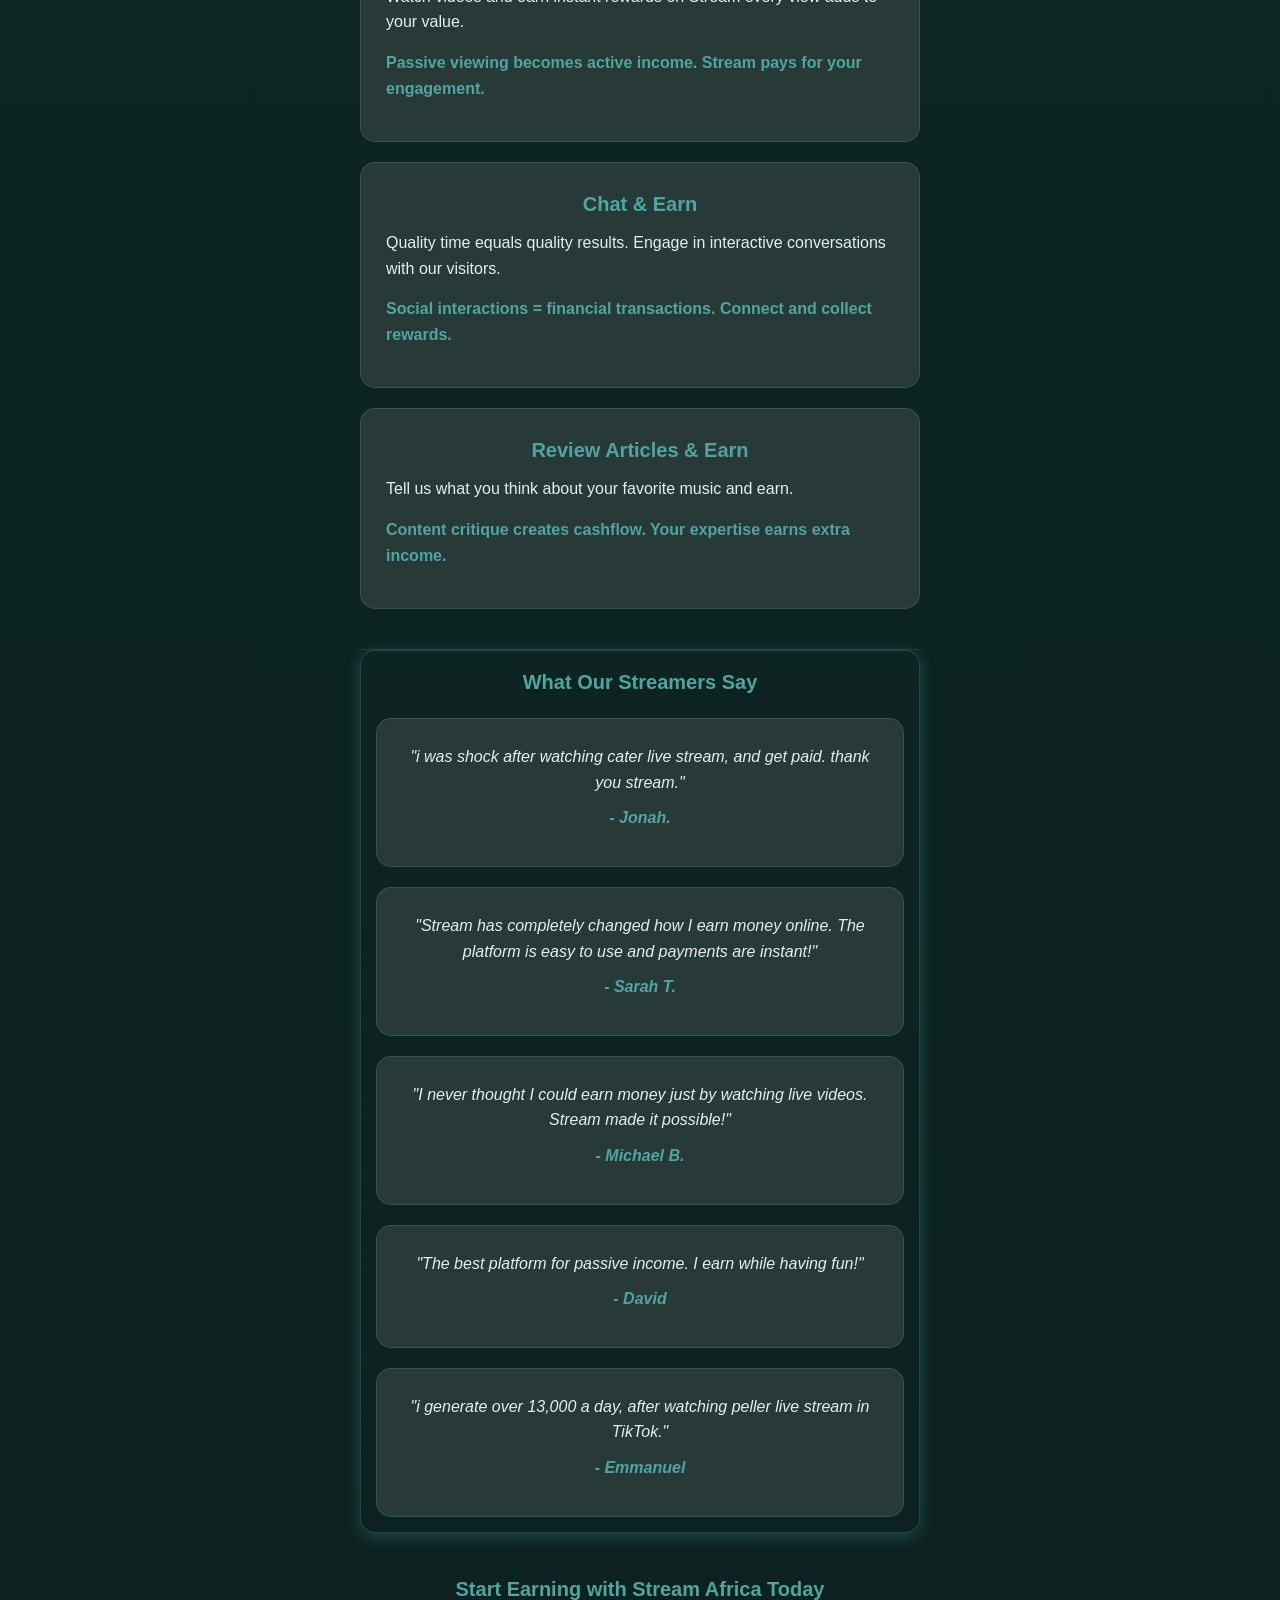
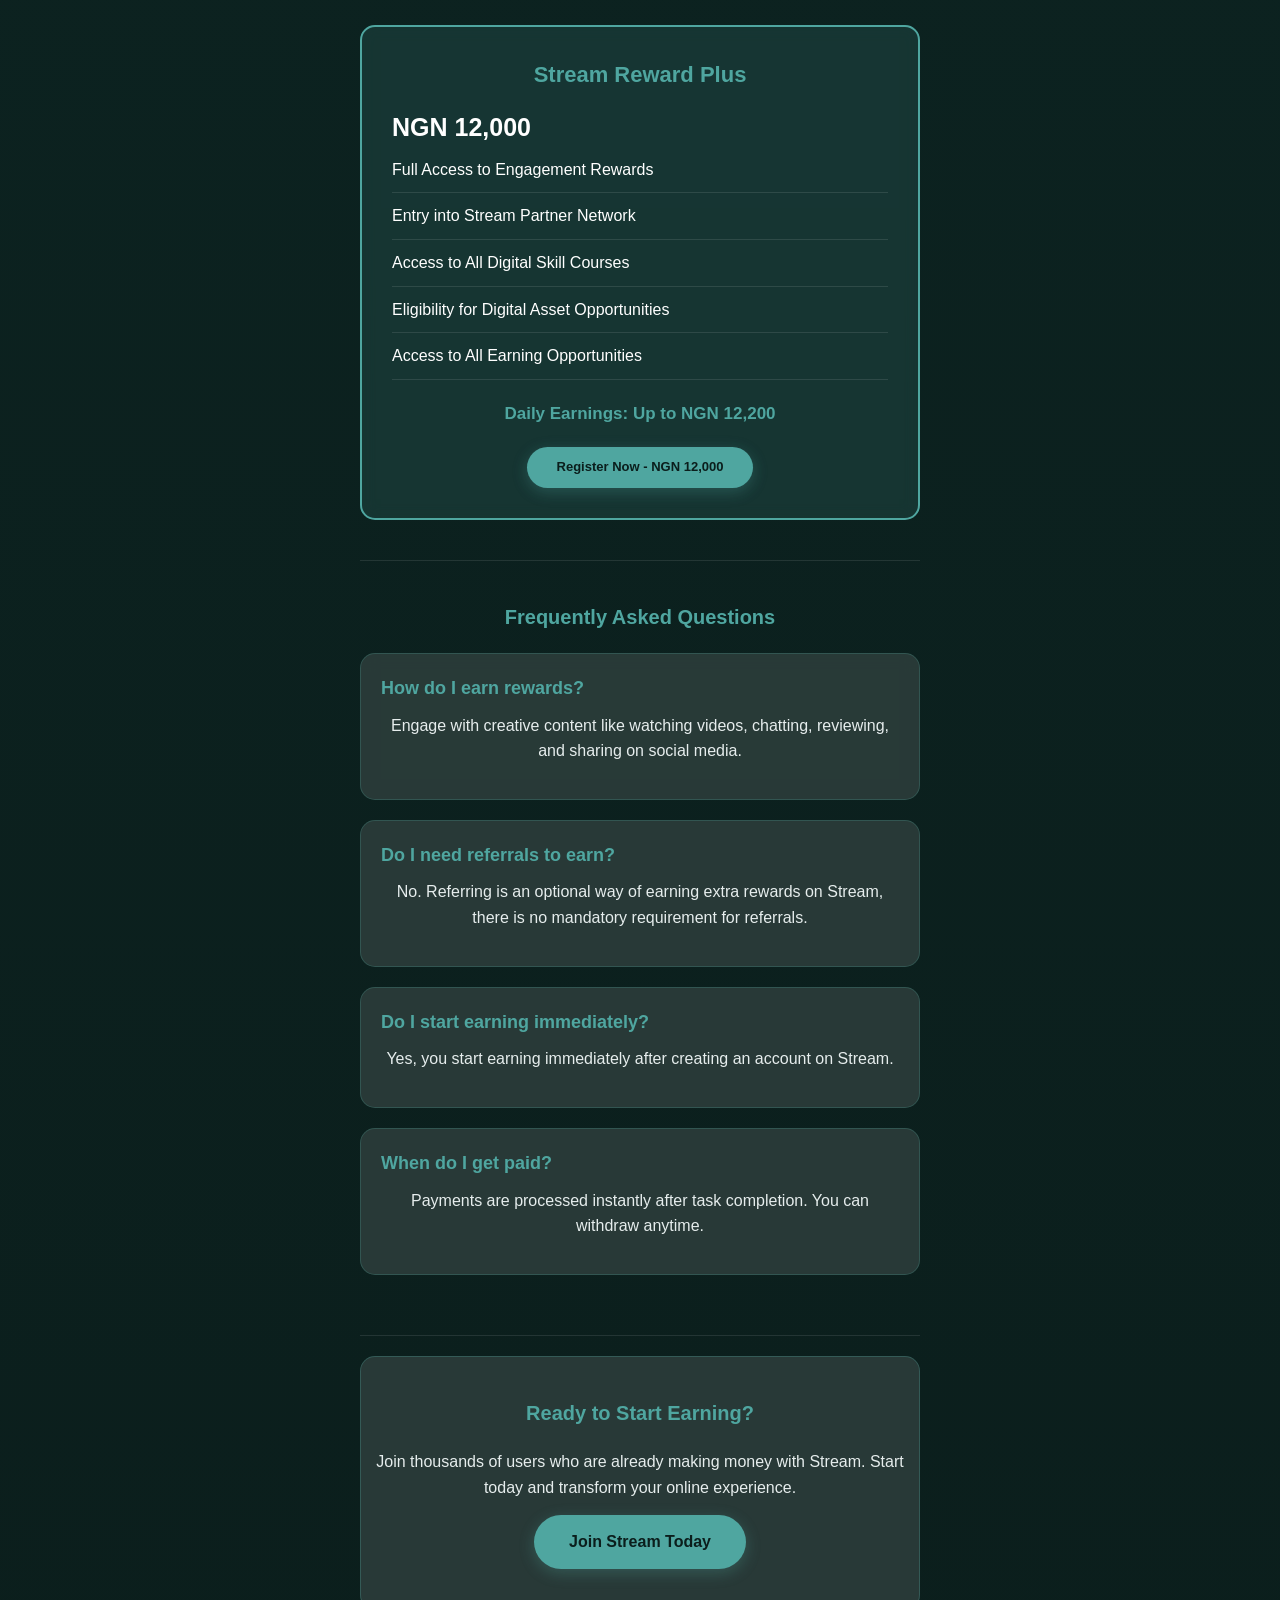
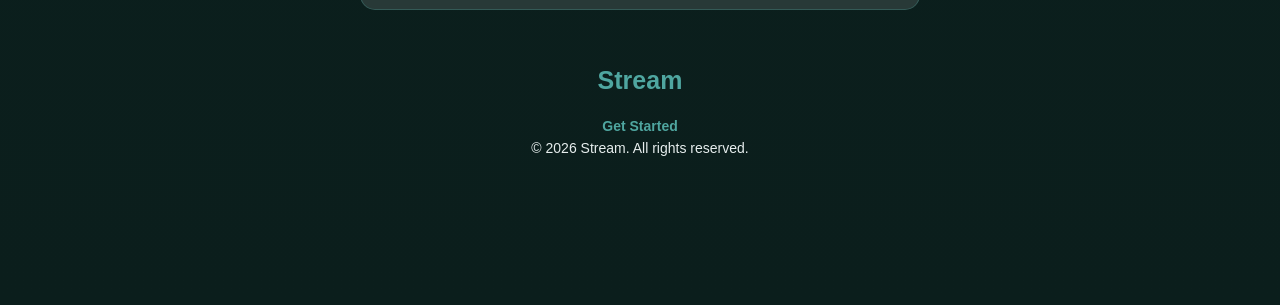
==== commit 36fbd282: "Add files via upload" ====
--- a/index.html
+++ b/index.html
@@ -19,9 +19,54 @@
         <!-- end of navbar -->
 
         <!-- Header -->
-        <div class="image-container">
-            <img src="header.jpeg" alt="Earn Money with Stream">
-        </div>
+        <div class="video-playbox">
+            <div class="video-wrapper">
+                <video id="mainVideo" class="custom-video" playsinline>
+                    <source src="document_5949335762947283410.mp4" type="video/mp4">
+                    Your browser does not support the video tag.
+                </video>
+        
+                <!-- Big play button -->
+                <div class="big-play-btn" id="bigPlayBtn">
+                    <svg viewBox="0 0 24 24" width="56" height="56" fill="white">
+                        <path d="M8 5v14l11-7z" />
+                    </svg>
+                </div>
+        
+                <!-- Custom controls -->
+                <div class="video-controls" id="videoControls">
+                    <button class="control-btn play-pause-btn" id="playPauseBtn">
+                        <svg viewBox="0 0 24 24" width="20" height="20" fill="white">
+                            <path d="M8 5v14l11-7z" />
+                        </svg>
+                    </button>
+        
+                    <div class="progress-container">
+                        <div class="progress-bar" id="progressBar"></div>
+                        <input type="range" class="progress-slider" id="progressSlider" value="0" step="0.01">
+                    </div>
+        
+                    <div class="time-display">
+                        <span id="currentTime">0:00</span> / <span id="duration">0:00</span>
+                    </div>
+        
+                    <div class="volume-container">
+                        <button class="control-btn volume-btn" id="volumeBtn">
+                            <svg viewBox="0 0 24 24" width="18" height="18" fill="white">
+                                <path
+                                    d="M3 9v6h4l5 5V4L7 9H3z M16.5 12c0-1.77-1.02-3.29-2.5-4.03v8.05c1.48-.73 2.5-2.25 2.5-4.02z" />
+                            </svg>
+                        </button>
+                        <input type="range" class="volume-slider" id="volumeSlider" min="0" max="1" step="0.05" value="1">
+                    </div>
+        
+                    <button class="control-btn fullscreen-btn" id="fullscreenBtn">
+                        <svg viewBox="0 0 24 24" width="18" height="18" fill="white">
+                            <path d="M7 14H5v5h5v-2H7v-3zm-2-4h2V7h3V5H5v5zm12 7h-3v2h5v-5h-2v3zM14 5v2h3v3h2V5h-5z" />
+                        </svg>
+                    </button>
+                </div>
+            </div>  </div>
         <header class="fade-in">
             <div class="nav-logo">Stream</div>
             <p class="tagline">Watch Videos . Earn . Connect and Grow on Stream</p>
@@ -298,7 +343,116 @@
             { name: "Rashida Bello", plan: "Stream Reward Plus", time: "1 min ago" }
         ];
 
-
+            // ========== CUSTOM VIDEO PLAYER CONTROLS ==========
+            const video = document.getElementById('mainVideo');
+            const bigPlayBtn = document.getElementById('bigPlayBtn');
+            const controls = document.getElementById('videoControls');
+            const playPauseBtn = document.getElementById('playPauseBtn');
+            const progressSlider = document.getElementById('progressSlider');
+            const progressBar = document.getElementById('progressBar');
+            const currentTimeSpan = document.getElementById('currentTime');
+            const durationSpan = document.getElementById('duration');
+            const volumeBtn = document.getElementById('volumeBtn');
+            const volumeSlider = document.getElementById('volumeSlider');
+            const fullscreenBtn = document.getElementById('fullscreenBtn');
+
+            let controlsTimeout;
+
+            function showControlsTemporarily() {
+                controls.classList.add('visible');
+                clearTimeout(controlsTimeout);
+                controlsTimeout = setTimeout(() => {
+                    if (!video.paused) {
+                        controls.classList.remove('visible');
+                    }
+                }, 2000);
+            }
+
+            function formatTime(seconds) {
+                if (isNaN(seconds)) return "0:00";
+                const mins = Math.floor(seconds / 60);
+                const secs = Math.floor(seconds % 60);
+                return `${mins}:${secs < 10 ? '0' : ''}${secs}`;
+            }
+
+            function updateProgress() {
+                if (video.duration) {
+                    const percent = (video.currentTime / video.duration) * 100;
+                    progressBar.style.width = `${percent}%`;
+                    progressSlider.value = percent;
+                    currentTimeSpan.textContent = formatTime(video.currentTime);
+                }
+            }
+
+            video.addEventListener('loadedmetadata', () => {
+                durationSpan.textContent = formatTime(video.duration);
+                progressSlider.max = 100;
+            });
+            video.addEventListener('timeupdate', updateProgress);
+
+            progressSlider.addEventListener('input', (e) => {
+                const percent = e.target.value;
+                progressBar.style.width = `${percent}%`;
+                video.currentTime = (percent / 100) * video.duration;
+            });
+
+            function togglePlayPause() {
+                if (video.paused) {
+                    video.play().catch(e => console.log("Play error:", e));
+                    playPauseBtn.innerHTML = `<svg viewBox="0 0 24 24" width="20" height="20" fill="white"><path d="M6 4h4v16H6z M14 4h4v16h-4z"/></svg>`;
+                } else {
+                    video.pause();
+                    playPauseBtn.innerHTML = `<svg viewBox="0 0 24 24" width="20" height="20" fill="white"><path d="M8 5v14l11-7z"/></svg>`;
+                }
+                showControlsTemporarily();
+            }
+
+            playPauseBtn.addEventListener('click', togglePlayPause);
+            bigPlayBtn.addEventListener('click', () => {
+                togglePlayPause();
+                bigPlayBtn.style.display = 'none';
+            });
+
+            video.addEventListener('play', () => {
+                playPauseBtn.innerHTML = `<svg viewBox="0 0 24 24" width="20" height="20" fill="white"><path d="M6 4h4v16H6z M14 4h4v16h-4z"/></svg>`;
+                bigPlayBtn.style.display = 'none';
+                showControlsTemporarily();
+            });
+            video.addEventListener('pause', () => {
+                playPauseBtn.innerHTML = `<svg viewBox="0 0 24 24" width="20" height="20" fill="white"><path d="M8 5v14l11-7z"/></svg>`;
+            });
+
+            volumeSlider.addEventListener('input', (e) => {
+                video.volume = e.target.value;
+                video.muted = false;
+                if (video.volume === 0) {
+                    volumeBtn.innerHTML = `<svg viewBox="0 0 24 24" width="18" height="18" fill="white"><path d="M3 9v6h4l5 5V4L7 9H3z M16.5 12c0-1.77-1.02-3.29-2.5-4.03v8.05c1.48-.73 2.5-2.25 2.5-4.02z M19 12c0 2.14-1.06 4.04-2.5 5.19V6.81C17.94 7.96 19 9.86 19 12z"/></svg>`;
+                } else {
+                    volumeBtn.innerHTML = `<svg viewBox="0 0 24 24" width="18" height="18" fill="white"><path d="M3 9v6h4l5 5V4L7 9H3z M16.5 12c0-1.77-1.02-3.29-2.5-4.03v8.05c1.48-.73 2.5-2.25 2.5-4.02z"/></svg>`;
+                }
+            });
+
+            volumeBtn.addEventListener('click', () => {
+                if (video.muted || video.volume === 0) {
+                    video.muted = false;
+                    video.volume = volumeSlider.value || 0.5;
+                    volumeSlider.value = video.volume;
+                } else {
+                    video.muted = true;
+                    volumeSlider.value = 0;
+                }
+            });
+
+            fullscreenBtn.addEventListener('click', () => {
+                const wrapper = document.querySelector('.video-wrapper');
+                if (!document.fullscreenElement) {
+                    wrapper.requestFullscreen().catch(err => console.log(err));
+                } else {
+                    document.exitFullscreen();
+                }
+            });
+
+            video.preload = 'metadata';
         // Function to get initials from name
         function getInitials(name) {
             return name.split(' ').map(word => word[0]).join('').toUpperCase();
--- a/style.css
+++ b/style.css
@@ -481,7 +481,9 @@
 .fade-in {
   opacity: 0;
   transform: translateY(20px);
-  transition: opacity 0.6s, transform 0.6s;
+  transition:
+    opacity 0.6s,
+    transform 0.6s;
 }
 
 .fade-in.visible {
@@ -1096,3 +1098,165 @@
     transform: translateY(350px);
   }
 }
+
+/* ========== CUSTOM VIDEO PLAYER (SHARP PLAYBOX) ========== */
+.video-playbox {
+  max-width: 600px;
+  margin: 0 auto 30px auto;
+  border-radius: 20px;
+  overflow: hidden;
+  background: #000;
+  box-shadow: 0 20px 40px rgba(0, 0, 0, 0.5);
+}
+
+.video-wrapper {
+  position: relative;
+  width: 100%;
+  background: #000;
+}
+
+.custom-video {
+  width: 100%;
+  height: auto;
+  display: block;
+  cursor: pointer;
+}
+
+.big-play-btn {
+  position: absolute;
+  top: 0;
+  left: 0;
+  width: 100%;
+  height: 100%;
+  background: rgba(0, 0, 0, 0.5);
+  display: flex;
+  align-items: center;
+  justify-content: center;
+  cursor: pointer;
+  transition: background 0.3s;
+  z-index: 2;
+}
+.big-play-btn:hover {
+  background: rgba(0, 0, 0, 0.7);
+}
+.big-play-btn svg {
+  filter: drop-shadow(0 0 10px rgba(0, 0, 0, 0.5));
+  transition: transform 0.2s;
+}
+.big-play-btn:hover svg {
+  transform: scale(1.1);
+}
+
+.video-controls {
+  position: absolute;
+  bottom: 0;
+  left: 0;
+  right: 0;
+  background: linear-gradient(to top, rgba(0, 0, 0, 0.85), transparent);
+  padding: 12px 16px;
+  display: flex;
+  align-items: center;
+  gap: 12px;
+  opacity: 0;
+  transition: opacity 0.3s;
+  pointer-events: none;
+  z-index: 3;
+}
+.video-wrapper:hover .video-controls {
+  opacity: 1;
+  pointer-events: auto;
+}
+.video-controls.visible {
+  opacity: 1;
+  pointer-events: auto;
+}
+
+.control-btn {
+  background: none;
+  border: none;
+  cursor: pointer;
+  display: flex;
+  align-items: center;
+  justify-content: center;
+  padding: 6px;
+  border-radius: 50%;
+  transition: background 0.2s;
+}
+.control-btn:hover {
+  background: rgba(255, 255, 255, 0.2);
+}
+
+.progress-container {
+  flex: 1;
+  position: relative;
+  height: 5px;
+  background: rgba(255, 255, 255, 0.3);
+  border-radius: 5px;
+  cursor: pointer;
+}
+.progress-bar {
+  position: absolute;
+  left: 0;
+  top: 0;
+  height: 100%;
+  width: 0%;
+  background: #4fa6a0;
+  border-radius: 5px;
+  pointer-events: none;
+}
+.progress-slider {
+  position: absolute;
+  top: 0;
+  left: 0;
+  width: 100%;
+  height: 100%;
+  opacity: 0;
+  cursor: pointer;
+  margin: 0;
+}
+
+.time-display {
+  font-size: 13px;
+  font-family: monospace;
+  color: white;
+  letter-spacing: 0.5px;
+}
+
+.volume-container {
+  display: flex;
+  align-items: center;
+  gap: 6px;
+}
+.volume-slider {
+  width: 60px;
+  height: 4px;
+  -webkit-appearance: none;
+  background: rgba(255, 255, 255, 0.3);
+  border-radius: 2px;
+  outline: none;
+}
+.volume-slider::-webkit-slider-thumb {
+  -webkit-appearance: none;
+  width: 12px;
+  height: 12px;
+  border-radius: 50%;
+  background: #4fa6a0;
+  cursor: pointer;
+}
+
+@media (max-width: 768px) {
+  .video-controls {
+    padding: 8px 12px;
+    gap: 8px;
+  }
+  .time-display {
+    font-size: 11px;
+  }
+  .volume-slider {
+    width: 45px;
+  }
+  .big-play-btn svg {
+    width: 40px;
+    height: 40px;
+  }
+}
